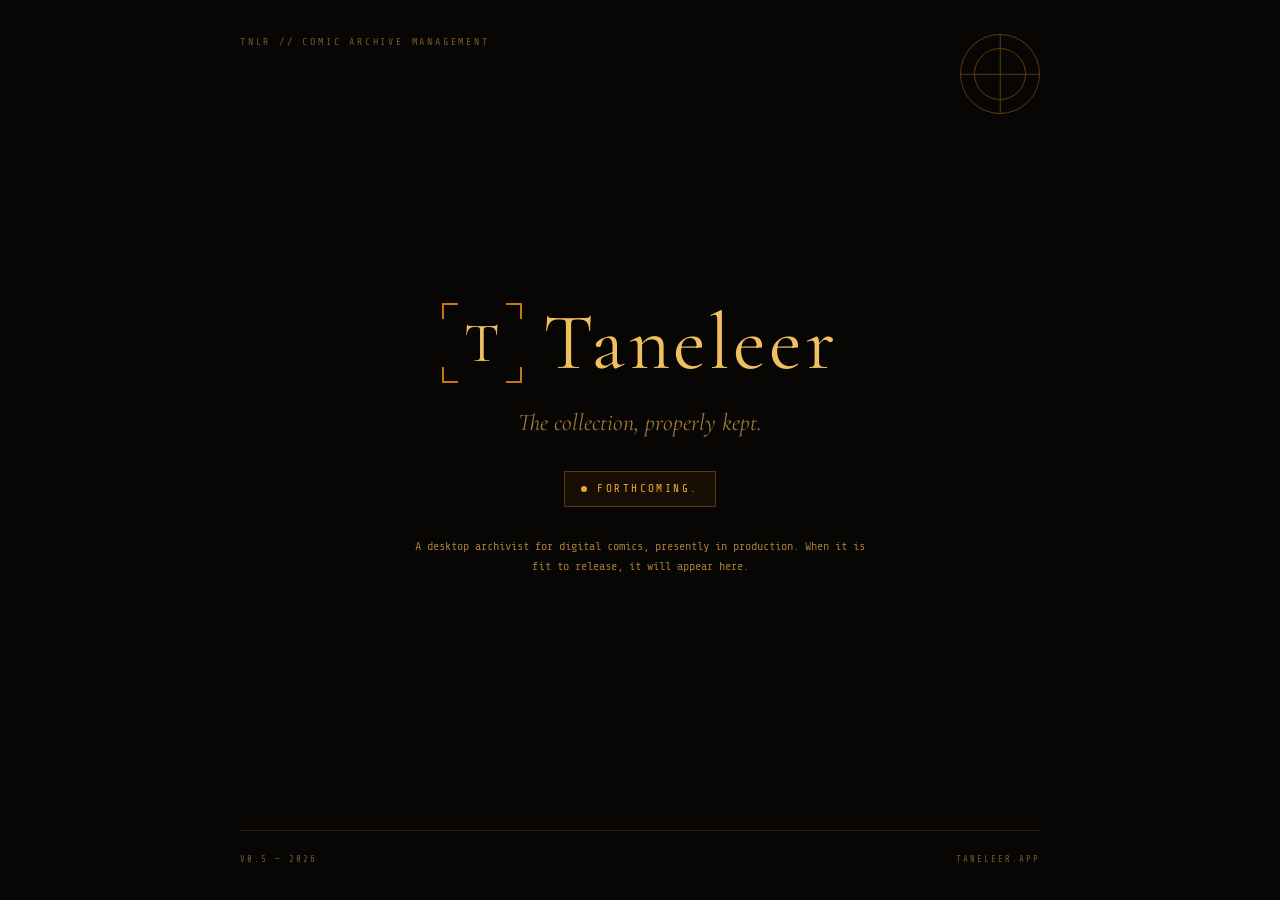
==== index.html @ 52fe50b4 "Initial holding page Single-screen "Forthcoming." page for taneleer.app. Brand-consistent with the d" ====
<!DOCTYPE html>
<html lang="en">
<head>
  <meta charset="UTF-8">
  <meta name="viewport" content="width=device-width, initial-scale=1.0">
  <title>Taneleer — Forthcoming</title>
  <meta name="description" content="The collection, properly kept. A desktop archivist for digital comics, presently in production.">
  <meta name="theme-color" content="#070604">
  <meta name="robots" content="noindex,nofollow">

  <link rel="preconnect" href="https://fonts.googleapis.com">
  <link rel="preconnect" href="https://fonts.gstatic.com" crossorigin>
  <link href="https://fonts.googleapis.com/css2?family=Cormorant+Garamond:ital,wght@0,400;1,400&family=Share+Tech+Mono&display=swap" rel="stylesheet">

  <link rel="stylesheet" href="styles.css">
</head>
<body>

  <div class="holding">

    <div class="reticle" aria-hidden="true">
      <div class="reticle-ring outer"></div>
      <div class="reticle-ring inner"></div>
      <div class="reticle-cross h"></div>
      <div class="reticle-cross v"></div>
    </div>

    <header class="sys">TNLR // Comic Archive Management</header>

    <main class="centre">
      <div class="mark-row">
        <div class="mark" aria-hidden="true">
          <span class="mark-corner tl"></span>
          <span class="mark-corner tr"></span>
          <span class="mark-corner bl"></span>
          <span class="mark-corner br"></span>
          <span class="mark-letter">T</span>
        </div>
        <h1 class="wordmark">Taneleer</h1>
      </div>

      <p class="byline">The collection, properly kept.</p>

      <div class="status">
        <span class="status-dot" aria-hidden="true"></span>
        <span class="status-label">Forthcoming.</span>
      </div>

      <p class="ledger">A desktop archivist for digital comics, presently in production. When it is fit to release, it will appear here.</p>
    </main>

    <footer class="ledger-foot">
      <span>v0.5 — 2026</span>
      <span>taneleer.app</span>
    </footer>

  </div>

</body>
</html>
---- styles.css ----
/* ──────────────────────────────────────────────────────────
   Taneleer — Holding page
   Single screen. Brand-consistent. No JS.
   ────────────────────────────────────────────────────────── */

:root {
  --bg0: #070604;
  --bg1: #0c0a06;
  --rule: #2e2410;

  --amber-hi:    #f0a830;
  --amber:       #c07818;
  --amber-mid:   #9a6820;
  --amber-dim:   #5a3c10;
  --amber-ghost: #180e04;

  --tx0: #f0c060;
  --tx1: #d0a050;
  --tx2: #a07838;
  --tx3: #785828;
}

*, *::before, *::after { box-sizing: border-box; margin: 0; padding: 0; }

html, body { height: 100%; }

html {
  background: var(--bg0);
  color: var(--tx1);
  font-family: 'Share Tech Mono', monospace;
  font-size: 13px;
  line-height: 1.6;
  -webkit-font-smoothing: antialiased;
  -moz-osx-font-smoothing: grayscale;
  text-rendering: optimizeLegibility;
}

body { min-height: 100vh; overflow-x: hidden; }

.holding {
  min-height: 100vh;
  display: grid;
  grid-template-rows: auto 1fr auto;
  padding: 34px 40px;
  gap: 21px;
  position: relative;
  max-width: 880px;
  margin: 0 auto;
}

/* ── System label, top-left ──────────────────────────────── */

.sys {
  font-family: 'Share Tech Mono', monospace;
  font-size: 10px;
  letter-spacing: 0.28em;
  text-transform: uppercase;
  color: var(--tx3);
  opacity: 0;
  animation: fade 600ms 100ms forwards ease-out;
}

/* ── Centred content ─────────────────────────────────────── */

.centre {
  align-self: center;
  display: flex;
  flex-direction: column;
  align-items: center;
  text-align: center;
  gap: 21px;
  padding: 21px 0;
}

.mark-row {
  display: flex;
  align-items: center;
  gap: 21px;
  opacity: 0;
  animation: fade 800ms 200ms forwards ease-out;
}

.mark {
  position: relative;
  width: 80px;
  height: 80px;
  display: flex;
  align-items: center;
  justify-content: center;
  flex-shrink: 0;
}
.mark-corner {
  position: absolute;
  width: 16px;
  height: 16px;
  border-color: var(--amber);
  border-style: solid;
  border-width: 0;
}
.mark-corner.tl { top: 0; left: 0;  border-top-width: 2px; border-left-width:  2px; }
.mark-corner.tr { top: 0; right: 0; border-top-width: 2px; border-right-width: 2px; }
.mark-corner.bl { bottom: 0; left: 0;  border-bottom-width: 2px; border-left-width:  2px; }
.mark-corner.br { bottom: 0; right: 0; border-bottom-width: 2px; border-right-width: 2px; }
.mark-letter {
  font-family: 'Cormorant Garamond', serif;
  font-weight: 400;
  font-size: 56px;
  color: var(--tx0);
  line-height: 1;
}

.wordmark {
  font-family: 'Cormorant Garamond', serif;
  font-weight: 400;
  font-size: 80px;
  color: var(--tx0);
  letter-spacing: 0.04em;
  line-height: 1;
}

.byline {
  font-family: 'Cormorant Garamond', serif;
  font-size: 24px;
  font-style: italic;
  color: var(--tx2);
  opacity: 0;
  animation: fade 800ms 400ms forwards ease-out;
}

.status {
  display: inline-flex;
  align-items: center;
  gap: 10px;
  padding: 8px 16px;
  background: var(--amber-ghost);
  border: 1px solid var(--amber-dim);
  font-family: 'Share Tech Mono', monospace;
  font-size: 11px;
  letter-spacing: 0.22em;
  text-transform: uppercase;
  color: var(--amber-hi);
  margin-top: 8px;
  opacity: 0;
  animation: fade 800ms 600ms forwards ease-out;
}

.status-dot {
  width: 6px;
  height: 6px;
  border-radius: 50%;
  background: var(--amber-hi);
  animation: dot-blink 3s steps(2) infinite;
}

.ledger {
  max-width: 460px;
  font-family: 'Share Tech Mono', monospace;
  font-size: 12px;
  color: var(--tx2);
  line-height: 1.7;
  margin-top: 8px;
  opacity: 0;
  animation: fade 800ms 800ms forwards ease-out;
}

/* ── Footer ──────────────────────────────────────────────── */

.ledger-foot {
  display: flex;
  justify-content: space-between;
  font-family: 'Share Tech Mono', monospace;
  font-size: 9px;
  letter-spacing: 0.22em;
  text-transform: uppercase;
  color: var(--tx3);
  padding-top: 21px;
  border-top: 0.5px solid var(--rule);
  opacity: 0;
  animation: fade 600ms 1000ms forwards ease-out;
}

/* ── Reticle, top-right corner ───────────────────────────── */

.reticle {
  position: absolute;
  top: 34px;
  right: 40px;
  width: 80px;
  height: 80px;
  pointer-events: none;
}
.reticle-ring {
  position: absolute;
  border-radius: 50%;
  border: 0.5px solid var(--amber-dim);
  top: 50%; left: 50%;
  transform: translate(-50%, -50%);
}
.reticle-ring.outer { width: 80px; height: 80px; animation: rotate 30s linear infinite; }
.reticle-ring.inner { width: 52px; height: 52px; animation: rotate 45s linear infinite reverse; }
.reticle-cross {
  position: absolute;
  background: var(--amber-dim);
  top: 50%; left: 50%;
  transform: translate(-50%, -50%);
}
.reticle-cross.h { width: 80px; height: 0.5px; }
.reticle-cross.v { width: 0.5px; height: 80px; }

/* ── Animations ──────────────────────────────────────────── */

@keyframes rotate {
  from { transform: translate(-50%, -50%) rotate(0deg); }
  to   { transform: translate(-50%, -50%) rotate(360deg); }
}

@keyframes dot-blink {
  0%, 70% { opacity: 1; }
  71%, 100% { opacity: 0.25; }
}

@keyframes fade {
  from { opacity: 0; transform: translateY(8px); }
  to   { opacity: 1; transform: translateY(0); }
}

/* ── Responsive ──────────────────────────────────────────── */

@media (max-width: 640px) {
  .holding { padding: 21px; }
  .mark-row { gap: 13px; }
  .mark { width: 56px; height: 56px; }
  .mark-corner { width: 12px; height: 12px; }
  .mark-letter { font-size: 40px; }
  .wordmark { font-size: 52px; }
  .byline { font-size: 20px; }
  .ledger-foot { flex-direction: column; gap: 4px; align-items: flex-start; }
  .reticle { top: 21px; right: 21px; width: 56px; height: 56px; }
  .reticle-ring.outer { width: 56px; height: 56px; }
  .reticle-ring.inner { width: 36px; height: 36px; }
  .reticle-cross.h { width: 56px; }
  .reticle-cross.v { height: 56px; }
}

/* ── Reduced motion ──────────────────────────────────────── */

@media (prefers-reduced-motion: reduce) {
  *, *::before, *::after {
    animation-duration: 0.01ms !important;
    animation-iteration-count: 1 !important;
  }
  .reticle-ring { animation: none; }
  .status-dot { animation: none; }
}
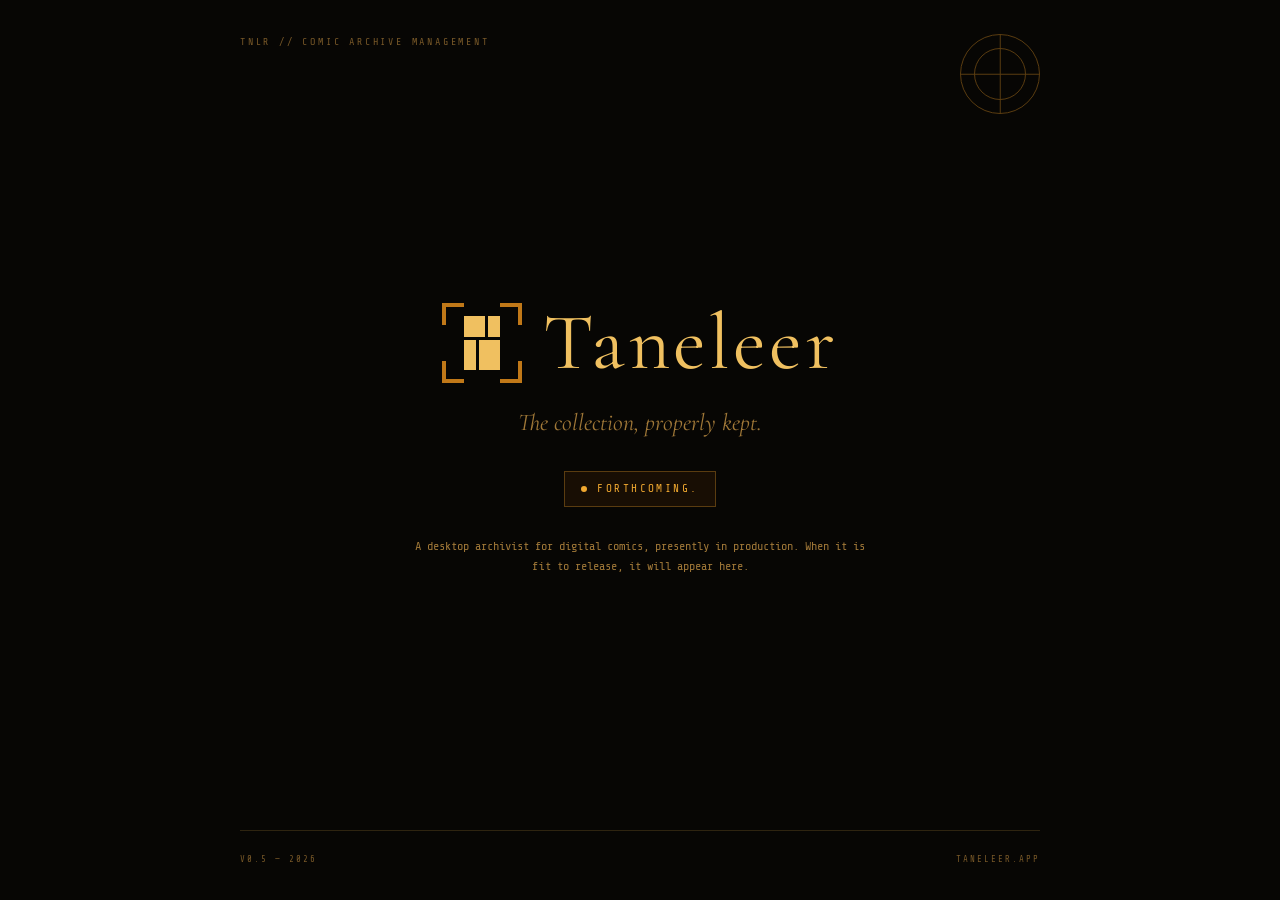
==== commit f2c336e9: "Replace brand mark — comic-page panels in bracket frame The mark is no longer a Cormorant T inside c" ====
--- a/index.html
+++ b/index.html
@@ -7,6 +7,8 @@
   <meta name="description" content="The collection, properly kept. A desktop archivist for digital comics, presently in production.">
   <meta name="theme-color" content="#070604">
   <meta name="robots" content="noindex,nofollow">
+
+  <link rel="icon" type="image/svg+xml" href="favicon.svg">
 
   <link rel="preconnect" href="https://fonts.googleapis.com">
   <link rel="preconnect" href="https://fonts.gstatic.com" crossorigin>
@@ -29,13 +31,20 @@
 
     <main class="centre">
       <div class="mark-row">
-        <div class="mark" aria-hidden="true">
-          <span class="mark-corner tl"></span>
-          <span class="mark-corner tr"></span>
-          <span class="mark-corner bl"></span>
-          <span class="mark-corner br"></span>
-          <span class="mark-letter">T</span>
-        </div>
+        <svg class="mark" viewBox="0 0 40 40" width="80" height="80" aria-hidden="true">
+          <g fill="none" stroke="#c07818" stroke-width="2">
+            <path d="M 1 11 L 1 1 L 11 1"/>
+            <path d="M 29 1 L 39 1 L 39 11"/>
+            <path d="M 39 29 L 39 39 L 29 39"/>
+            <path d="M 11 39 L 1 39 L 1 29"/>
+          </g>
+          <g fill="#f0c060">
+            <rect x="11" y="6.5" width="10.5" height="10.5"/>
+            <rect x="23" y="6.5" width="6" height="10.5"/>
+            <rect x="11" y="18.5" width="6" height="15"/>
+            <rect x="18.5" y="18.5" width="10.5" height="15"/>
+          </g>
+        </svg>
         <h1 class="wordmark">Taneleer</h1>
       </div>
 
--- a/styles.css
+++ b/styles.css
@@ -81,32 +81,10 @@
 }
 
 .mark {
-  position: relative;
+  display: block;
   width: 80px;
   height: 80px;
-  display: flex;
-  align-items: center;
-  justify-content: center;
   flex-shrink: 0;
-}
-.mark-corner {
-  position: absolute;
-  width: 16px;
-  height: 16px;
-  border-color: var(--amber);
-  border-style: solid;
-  border-width: 0;
-}
-.mark-corner.tl { top: 0; left: 0;  border-top-width: 2px; border-left-width:  2px; }
-.mark-corner.tr { top: 0; right: 0; border-top-width: 2px; border-right-width: 2px; }
-.mark-corner.bl { bottom: 0; left: 0;  border-bottom-width: 2px; border-left-width:  2px; }
-.mark-corner.br { bottom: 0; right: 0; border-bottom-width: 2px; border-right-width: 2px; }
-.mark-letter {
-  font-family: 'Cormorant Garamond', serif;
-  font-weight: 400;
-  font-size: 56px;
-  color: var(--tx0);
-  line-height: 1;
 }
 
 .wordmark {
@@ -230,8 +208,6 @@
   .holding { padding: 21px; }
   .mark-row { gap: 13px; }
   .mark { width: 56px; height: 56px; }
-  .mark-corner { width: 12px; height: 12px; }
-  .mark-letter { font-size: 40px; }
   .wordmark { font-size: 52px; }
   .byline { font-size: 20px; }
   .ledger-foot { flex-direction: column; gap: 4px; align-items: flex-start; }
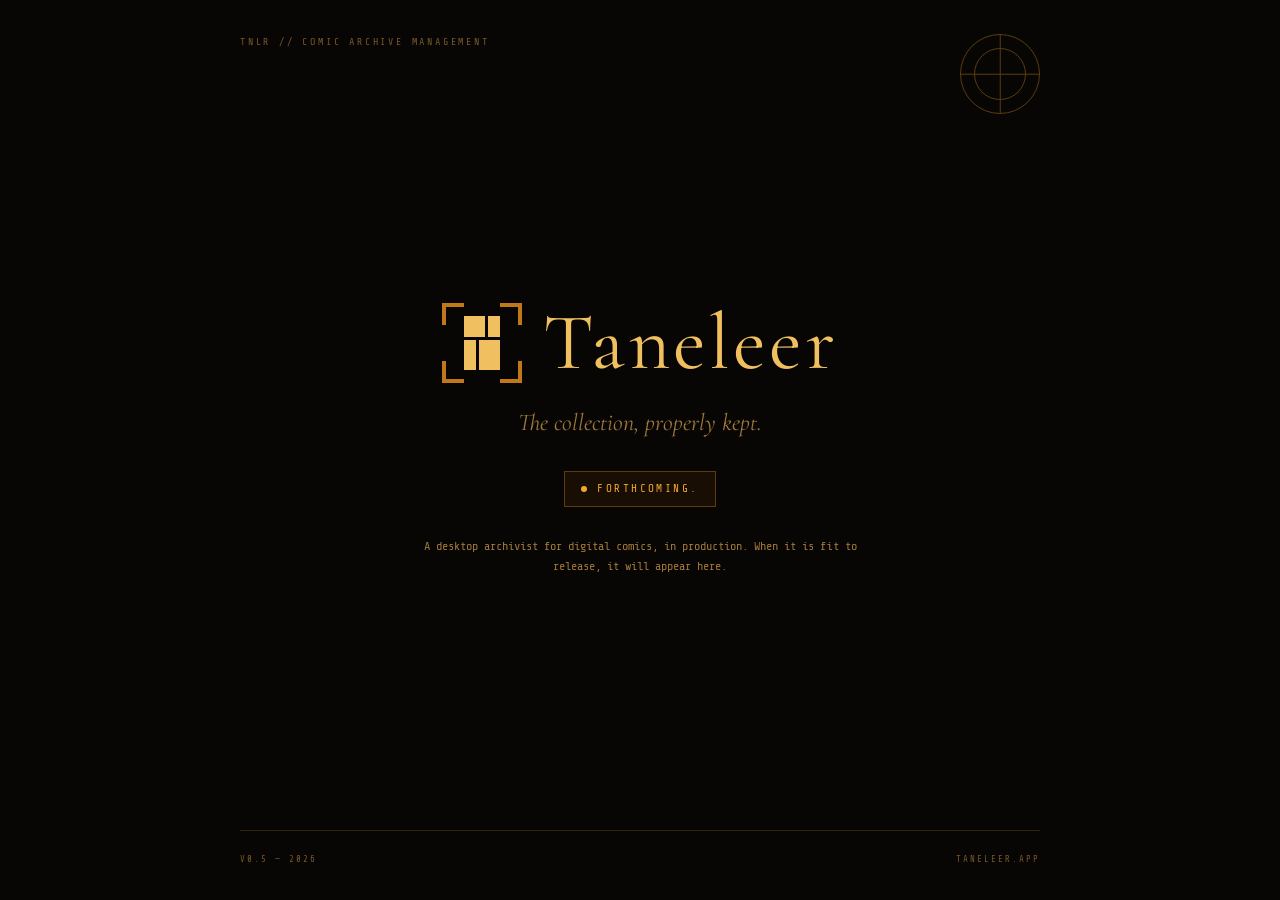
==== commit d5134ad4: "Trim "presently" from ledger Drop the filler word per the new style guide §07 — the registrar voice " ====
--- a/index.html
+++ b/index.html
@@ -55,7 +55,7 @@
         <span class="status-label">Forthcoming.</span>
       </div>
 
-      <p class="ledger">A desktop archivist for digital comics, presently in production. When it is fit to release, it will appear here.</p>
+      <p class="ledger">A desktop archivist for digital comics, in production. When it is fit to release, it will appear here.</p>
     </main>
 
     <footer class="ledger-foot">
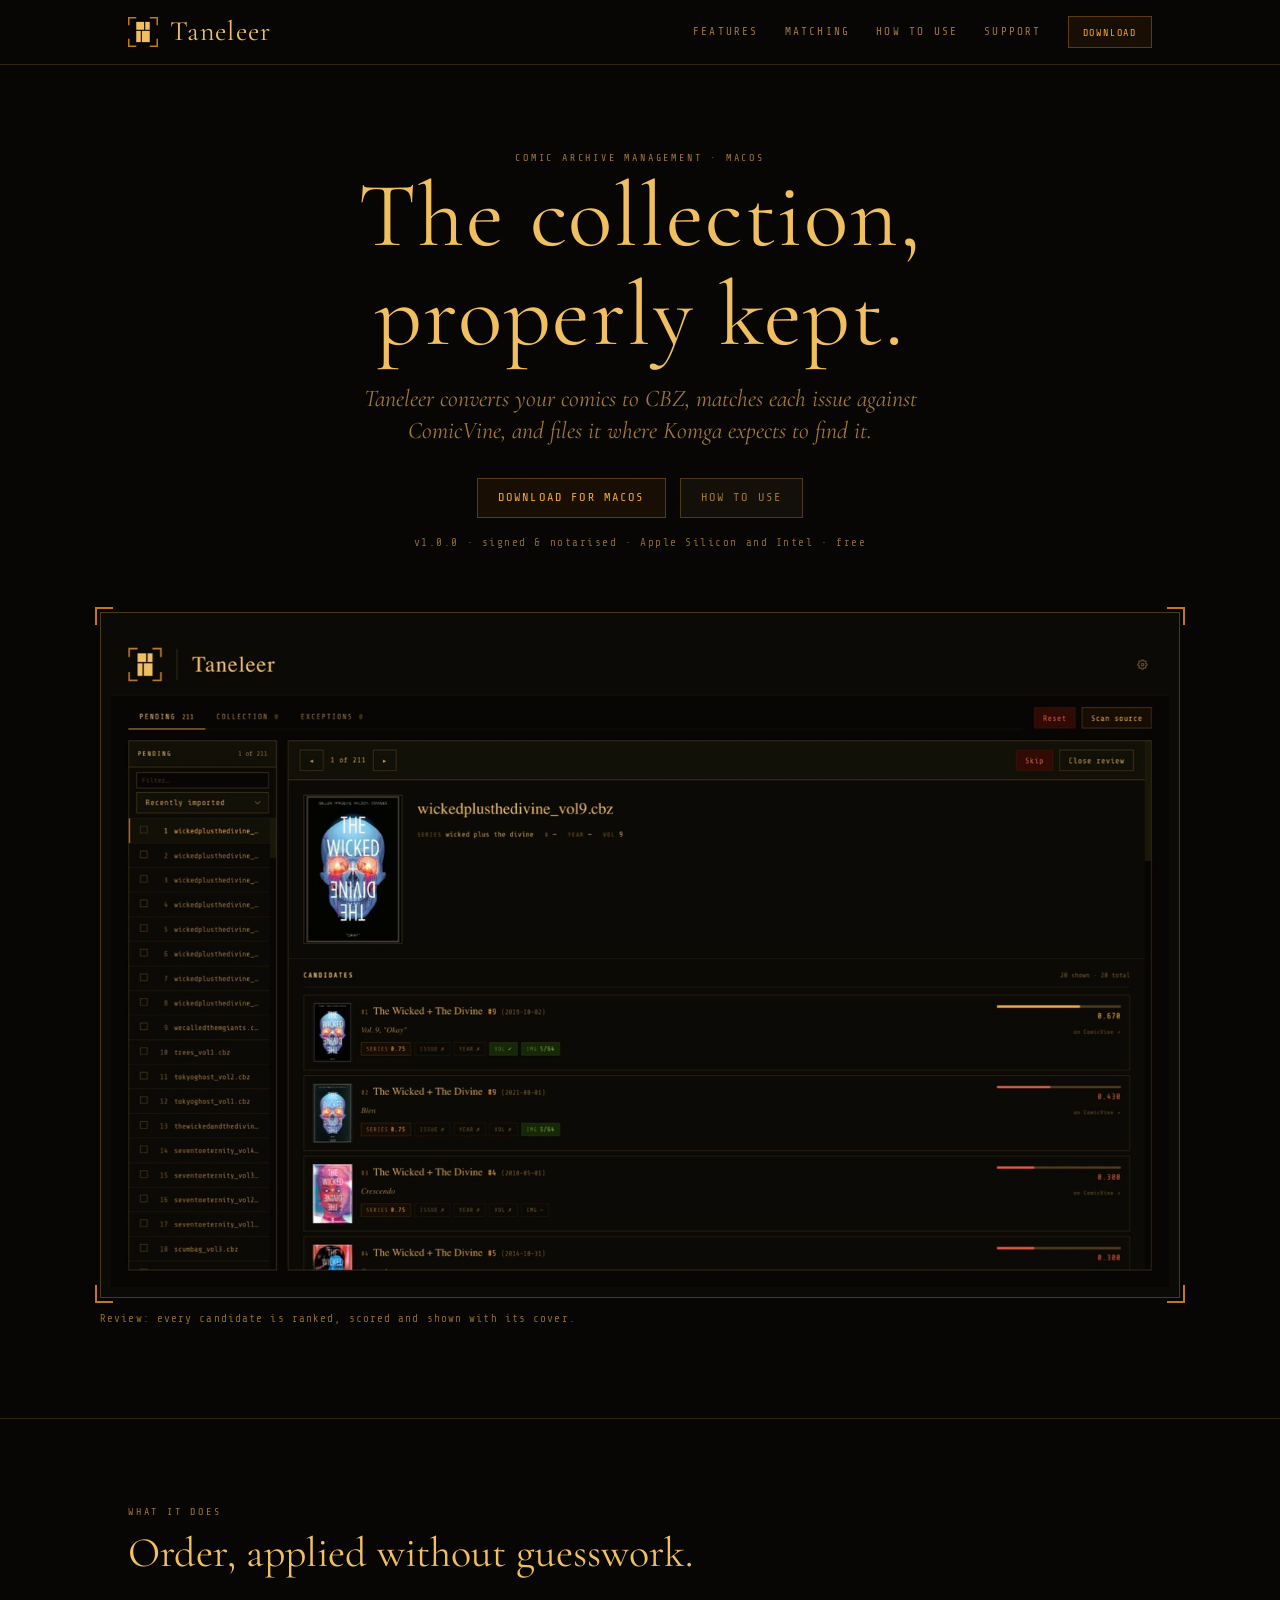
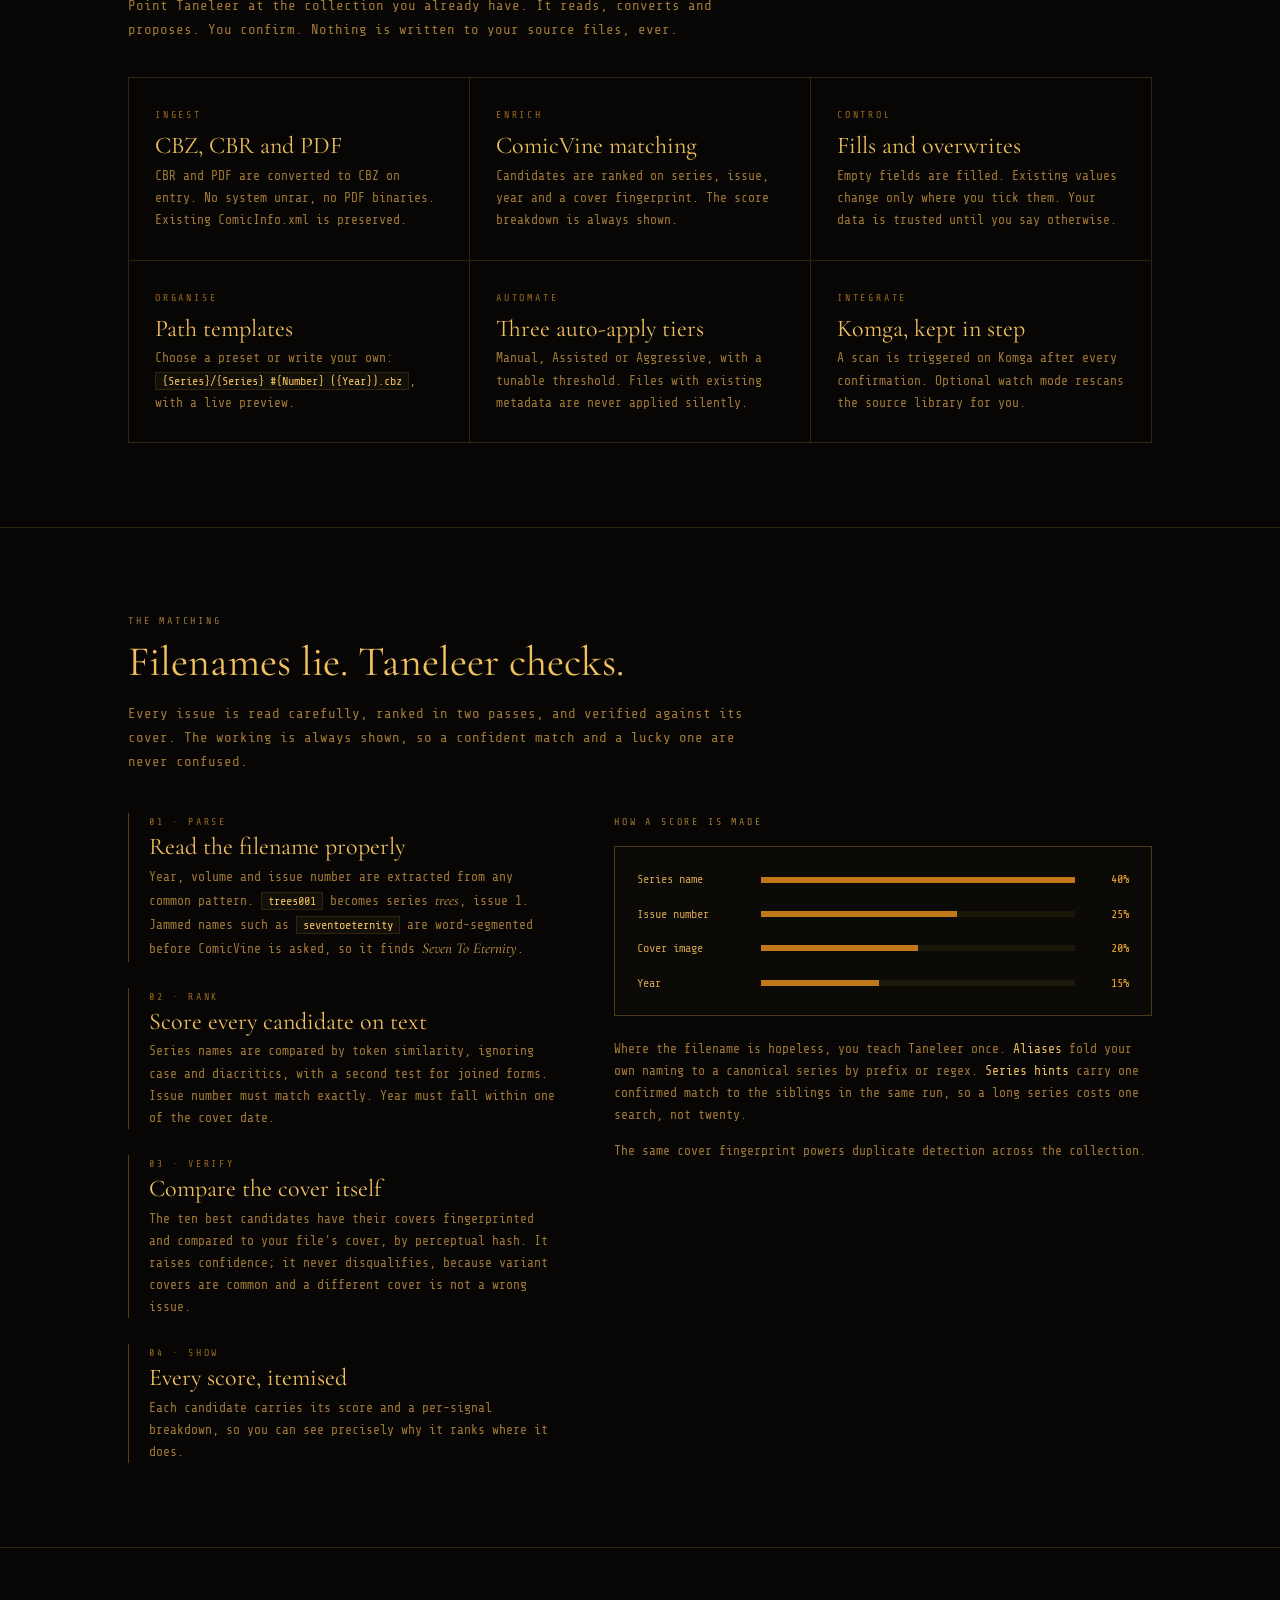
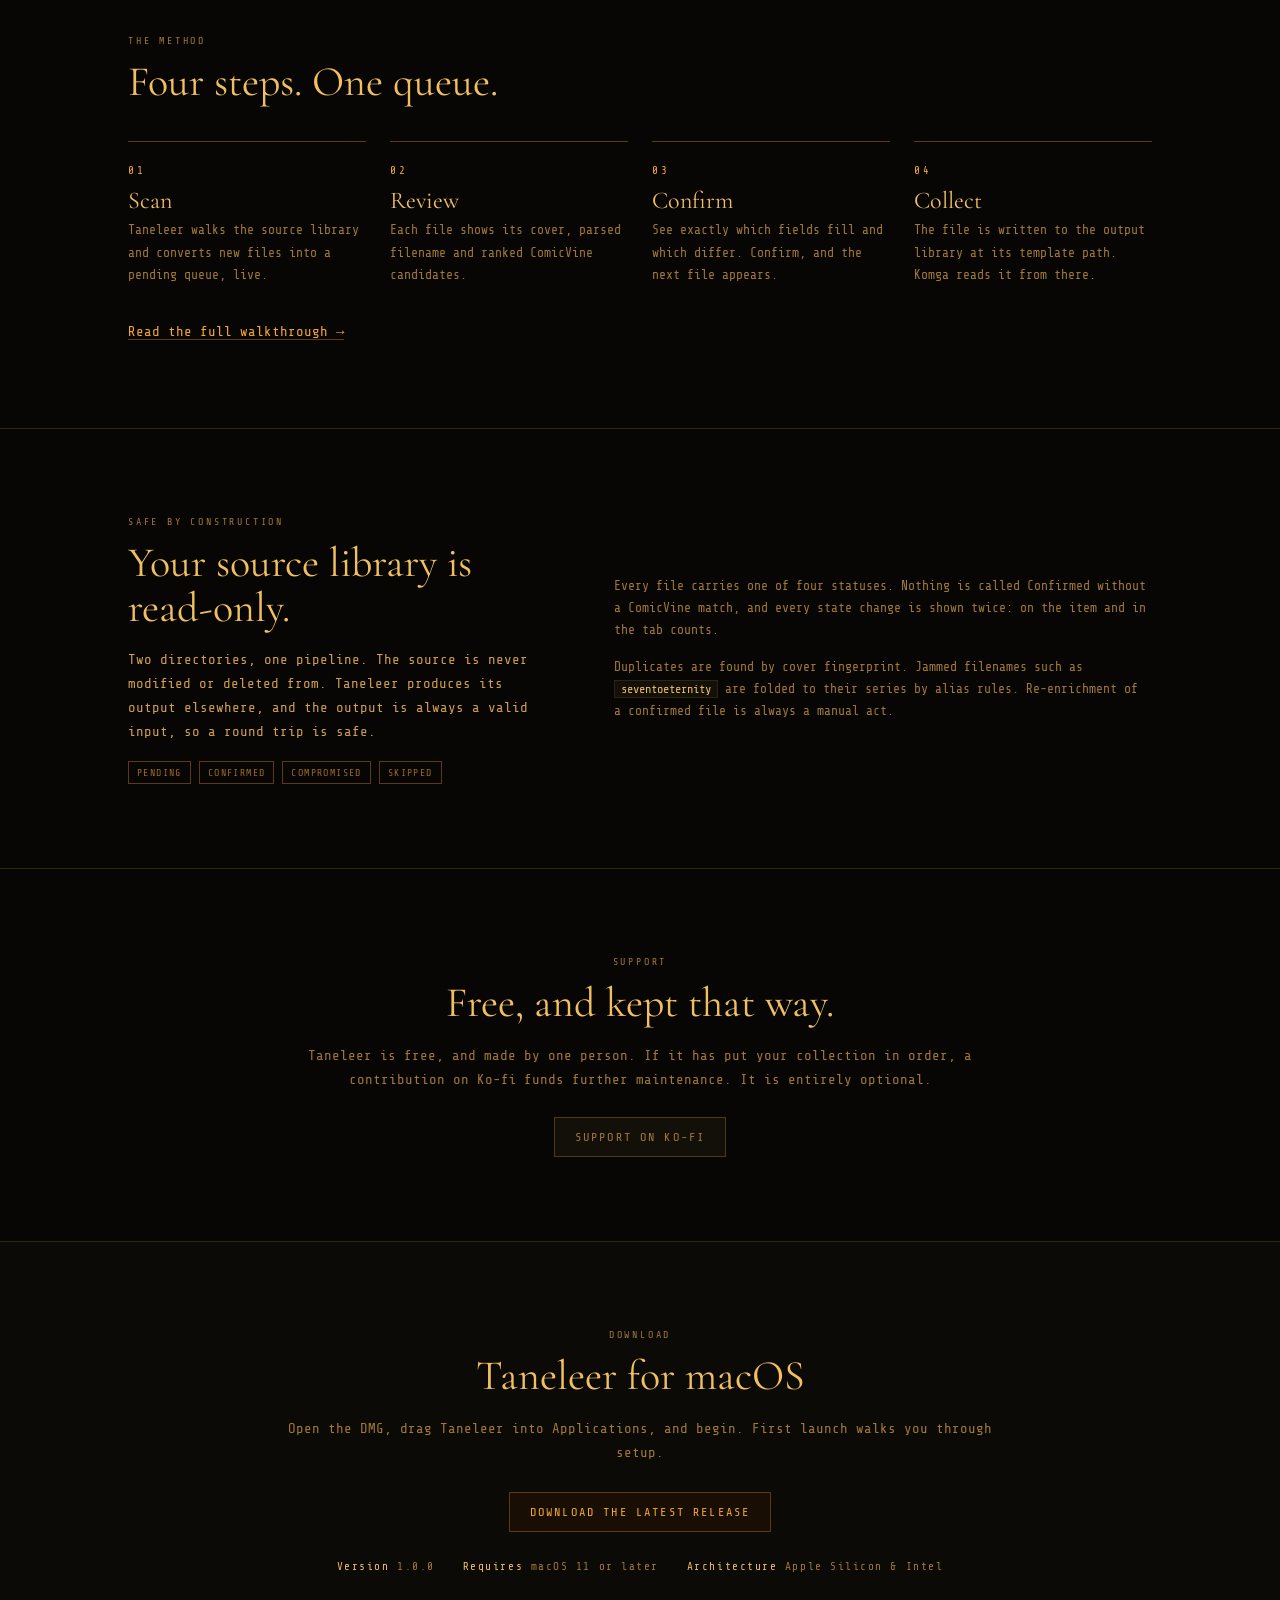
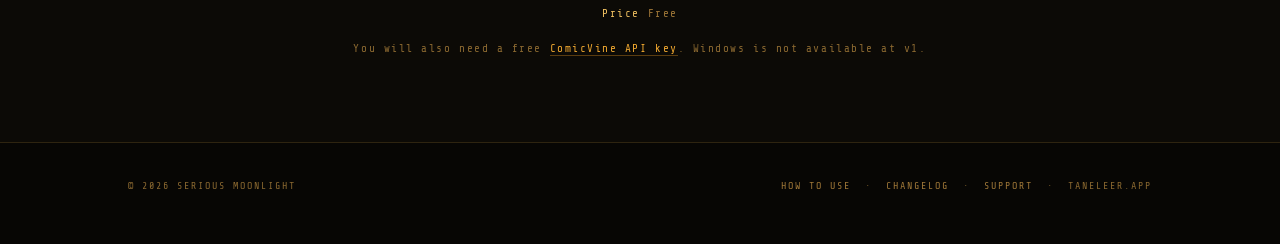
==== commit 9f246590: "Full website: landing, how-to guide, matching, downloads, Ko-fi Co-Authored-By: Claude Sonnet 5.5 <n" ====
--- a/index.html
+++ b/index.html
@@ -1,69 +1,132 @@
 <!DOCTYPE html>
 <html lang="en">
 <head>
-  <meta charset="UTF-8">
-  <meta name="viewport" content="width=device-width, initial-scale=1.0">
-  <title>Taneleer — Forthcoming</title>
-  <meta name="description" content="The collection, properly kept. A desktop archivist for digital comics, presently in production.">
-  <meta name="theme-color" content="#070604">
-  <meta name="robots" content="noindex,nofollow">
-
-  <link rel="icon" type="image/svg+xml" href="favicon.svg">
-
-  <link rel="preconnect" href="https://fonts.googleapis.com">
-  <link rel="preconnect" href="https://fonts.gstatic.com" crossorigin>
-  <link href="https://fonts.googleapis.com/css2?family=Cormorant+Garamond:ital,wght@0,400;1,400&family=Share+Tech+Mono&display=swap" rel="stylesheet">
-
-  <link rel="stylesheet" href="styles.css">
+<meta charset="UTF-8">
+<meta name="viewport" content="width=device-width, initial-scale=1.0">
+<title>Taneleer — The collection, properly kept.</title>
+<meta name="description" content="A macOS archivist for digital comics. Normalises CBZ, CBR and PDF to CBZ and enriches ComicInfo.xml from ComicVine, ready for Komga.">
+<meta name="theme-color" content="#070604">
+<link rel="icon" type="image/svg+xml" href="favicon.svg">
+<meta property="og:title" content="Taneleer — The collection, properly kept.">
+<meta property="og:description" content="A macOS archivist for digital comics. Normalises CBZ, CBR and PDF to CBZ and enriches ComicInfo.xml from ComicVine, ready for Komga.">
+<meta property="og:image" content="https://taneleer.app/assets/shot-review.jpg">
+<link rel="preconnect" href="https://fonts.googleapis.com">
+<link rel="preconnect" href="https://fonts.gstatic.com" crossorigin>
+<link href="https://fonts.googleapis.com/css2?family=Cormorant+Garamond:ital,wght@0,400;1,400&family=Share+Tech+Mono&display=swap" rel="stylesheet">
+<link rel="stylesheet" href="styles.css?v=6">
 </head>
 <body>
+<header class="top"><div class="wrap">
+  <a class="brand" href="index.html" aria-label="Taneleer home">
+    <svg viewBox="0 0 40 40" aria-hidden="true"><g fill="none" stroke="#c07818" stroke-width="2"><path d="M1 11V1h10M29 1h10v10M39 29v10H29M11 39H1V29"/></g><g fill="#f0c060"><rect x="11" y="6.5" width="10.5" height="10.5"/><rect x="23" y="6.5" width="6" height="10.5"/><rect x="11" y="18.5" width="6" height="15"/><rect x="18.5" y="18.5" width="10.5" height="15"/></g></svg>
+    Taneleer</a>
+  <nav aria-label="Primary">
+    <a href="index.html#features" class="hide-s">Features</a>
+    <a href="index.html#matching" class="hide-s">Matching</a>
+    <a href="how-to.html" class="hide-xs" >How to use</a>
+    <a href="https://ko-fi.com/seriousmoonlight">Support</a>
+    <a class="btn primary" href="index.html#download">Download</a>
+  </nav>
+</div></header>
 
-  <div class="holding">
+<main>
+<div class="wrap hero">
+  <p class="label">Comic archive management &middot; macOS</p>
+  <h1>The collection,<br>properly kept.</h1>
+  <p class="lede">Taneleer converts your comics to CBZ, matches each issue against ComicVine, and files it where Komga expects to find it.</p>
+  <div class="cta">
+    <a class="btn primary" href="https://github.com/puckrin/taneleer-releases/releases/latest">Download for macOS</a>
+    <a class="btn" href="how-to.html">How to use</a>
+  </div>
+  <p class="fine">v1.0.0 &middot; signed &amp; notarised &middot; Apple Silicon and Intel &middot; free</p>
+</div>
 
-    <div class="reticle" aria-hidden="true">
-      <div class="reticle-ring outer"></div>
-      <div class="reticle-ring inner"></div>
-      <div class="reticle-cross h"></div>
-      <div class="reticle-cross v"></div>
+<div class="wrap stage">
+  <figure><div class="shot"><img src="assets/shot-review.jpg" alt="The Taneleer review panel: a CBZ file with its cover, parsed filename, and ranked ComicVine candidates with score breakdowns" width="1384" height="868" loading="lazy"><i></i></div><figcaption>Review: every candidate is ranked, scored and shown with its cover.</figcaption></figure>
+</div>
+
+<section id="features"><div class="wrap">
+  <p class="label">What it does</p>
+  <h2>Order, applied without guesswork.</h2>
+  <p class="dim" style="max-width:620px">Point Taneleer at the collection you already have. It reads, converts and proposes. You confirm. Nothing is written to your source files, ever.</p>
+  <div class="grid">
+    <div class="cell"><span class="label">Ingest</span><h3>CBZ, CBR and PDF</h3><p>CBR and PDF are converted to CBZ on entry. No system unrar, no PDF binaries. Existing ComicInfo.xml is preserved.</p></div>
+    <div class="cell"><span class="label">Enrich</span><h3>ComicVine matching</h3><p>Candidates are ranked on series, issue, year and a cover fingerprint. The score breakdown is always shown.</p></div>
+    <div class="cell"><span class="label">Control</span><h3>Fills and overwrites</h3><p>Empty fields are filled. Existing values change only where you tick them. Your data is trusted until you say otherwise.</p></div>
+    <div class="cell"><span class="label">Organise</span><h3>Path templates</h3><p>Choose a preset or write your own: <code>{Series}/{Series} #{Number} ({Year}).cbz</code>, with a live preview.</p></div>
+    <div class="cell"><span class="label">Automate</span><h3>Three auto-apply tiers</h3><p>Manual, Assisted or Aggressive, with a tunable threshold. Files with existing metadata are never applied silently.</p></div>
+    <div class="cell"><span class="label">Integrate</span><h3>Komga, kept in step</h3><p>A scan is triggered on Komga after every confirmation. Optional watch mode rescans the source library for you.</p></div>
+  </div>
+</div></section>
+
+<section id="matching"><div class="wrap">
+  <p class="label">The matching</p>
+  <h2>Filenames lie. Taneleer checks.</h2>
+  <p class="dim" style="max-width:640px">Every issue is read carefully, ranked in two passes, and verified against its cover. The working is always shown, so a confident match and a lucky one are never confused.</p>
+  <div class="split" style="margin-top:40px;align-items:start">
+    <ol class="mlist">
+      <li><span class="label">01 &middot; Parse</span><h3>Read the filename properly</h3><p>Year, volume and issue number are extracted from any common pattern. <code>trees001</code> becomes series <em>trees</em>, issue 1. Jammed names such as <code>seventoeternity</code> are word-segmented before ComicVine is asked, so it finds <em>Seven To Eternity</em>.</p></li>
+      <li><span class="label">02 &middot; Rank</span><h3>Score every candidate on text</h3><p>Series names are compared by token similarity, ignoring case and diacritics, with a second test for joined forms. Issue number must match exactly. Year must fall within one of the cover date.</p></li>
+      <li><span class="label">03 &middot; Verify</span><h3>Compare the cover itself</h3><p>The ten best candidates have their covers fingerprinted and compared to your file&rsquo;s cover, by perceptual hash. It raises confidence; it never disqualifies, because variant covers are common and a different cover is not a wrong issue.</p></li>
+      <li><span class="label">04 &middot; Show</span><h3>Every score, itemised</h3><p>Each candidate carries its score and a per-signal breakdown, so you can see precisely why it ranks where it does.</p></li>
+    </ol>
+    <div>
+      <p class="label">How a score is made</p>
+      <div class="signals" role="img" aria-label="Score weights: series name 40 percent, issue number 25 percent, cover image 20 percent, year 15 percent">
+        <div><span>Series name</span><b style="--w:40%"></b><em>40%</em></div>
+        <div><span>Issue number</span><b style="--w:25%"></b><em>25%</em></div>
+        <div><span>Cover image</span><b style="--w:20%"></b><em>20%</em></div>
+        <div><span>Year</span><b style="--w:15%"></b><em>15%</em></div>
+      </div>
+      <p class="dim" style="font-size:13px;margin-top:22px">Where the filename is hopeless, you teach Taneleer once. <b style="color:var(--tx0);font-weight:400">Aliases</b> fold your own naming to a canonical series by prefix or regex. <b style="color:var(--tx0);font-weight:400">Series hints</b> carry one confirmed match to the siblings in the same run, so a long series costs one search, not twenty.</p>
+      <p class="dim" style="font-size:13px;margin-top:14px">The same cover fingerprint powers duplicate detection across the collection.</p>
     </div>
+  </div>
+</div></section>
 
-    <header class="sys">TNLR // Comic Archive Management</header>
+<section><div class="wrap">
+  <p class="label">The method</p>
+  <h2>Four steps. One queue.</h2>
+  <ol class="steps">
+    <li><h3>Scan</h3><p>Taneleer walks the source library and converts new files into a pending queue, live.</p></li>
+    <li><h3>Review</h3><p>Each file shows its cover, parsed filename and ranked ComicVine candidates.</p></li>
+    <li><h3>Confirm</h3><p>See exactly which fields fill and which differ. Confirm, and the next file appears.</p></li>
+    <li><h3>Collect</h3><p>The file is written to the output library at its template path. Komga reads it from there.</p></li>
+  </ol>
+  <p style="margin-top:34px"><a href="how-to.html">Read the full walkthrough &rarr;</a></p>
+</div></section>
 
-    <main class="centre">
-      <div class="mark-row">
-        <svg class="mark" viewBox="0 0 40 40" width="80" height="80" aria-hidden="true">
-          <g fill="none" stroke="#c07818" stroke-width="2">
-            <path d="M 1 11 L 1 1 L 11 1"/>
-            <path d="M 29 1 L 39 1 L 39 11"/>
-            <path d="M 39 29 L 39 39 L 29 39"/>
-            <path d="M 11 39 L 1 39 L 1 29"/>
-          </g>
-          <g fill="#f0c060">
-            <rect x="11" y="6.5" width="10.5" height="10.5"/>
-            <rect x="23" y="6.5" width="6" height="10.5"/>
-            <rect x="11" y="18.5" width="6" height="15"/>
-            <rect x="18.5" y="18.5" width="10.5" height="15"/>
-          </g>
-        </svg>
-        <h1 class="wordmark">Taneleer</h1>
-      </div>
+<section><div class="wrap split">
+  <div>
+    <p class="label">Safe by construction</p>
+    <h2>Your source library is read-only.</h2>
+    <p>Two directories, one pipeline. The source is never modified or deleted from. Taneleer produces its output elsewhere, and the output is always a valid input, so a round trip is safe.</p>
+    <div class="tags"><span class="tag">Pending</span><span class="tag">Confirmed</span><span class="tag">Compromised</span><span class="tag">Skipped</span></div>
+  </div>
+  <div>
+    <p class="dim" style="font-size:13px">Every file carries one of four statuses. Nothing is called Confirmed without a ComicVine match, and every state change is shown twice: on the item and in the tab counts.</p>
+    <p class="dim" style="font-size:13px;margin-top:14px">Duplicates are found by cover fingerprint. Jammed filenames such as <code>seventoeternity</code> are folded to their series by alias rules. Re-enrichment of a confirmed file is always a manual act.</p>
+  </div>
+</div></section>
 
-      <p class="byline">The collection, properly kept.</p>
+<section id="support"><div class="wrap narrow" style="text-align:center">
+  <p class="label">Support</p>
+  <h2>Free, and kept that way.</h2>
+  <p class="dim">Taneleer is free, and made by one person. If it has put your collection in order, a contribution on Ko-fi funds further maintenance. It is entirely optional.</p>
+  <p style="margin-top:26px"><a class="btn" href="https://ko-fi.com/seriousmoonlight">Support on Ko-fi</a></p>
+</div></section>
 
-      <div class="status">
-        <span class="status-dot" aria-hidden="true"></span>
-        <span class="status-label">Forthcoming.</span>
-      </div>
-
-      <p class="ledger">A desktop archivist for digital comics, in production. When it is fit to release, it will appear here.</p>
-    </main>
-
-    <footer class="ledger-foot">
-      <span>v0.5 — 2026</span>
-      <span>taneleer.app</span>
-    </footer>
-
-  </div>
-
-</body>
-</html>
+<section id="download" class="download"><div class="wrap narrow">
+  <p class="label">Download</p>
+  <h2>Taneleer for macOS</h2>
+  <p class="dim">Open the DMG, drag Taneleer into Applications, and begin. First launch walks you through setup.</p>
+  <p style="margin-top:28px"><a class="btn primary" href="https://github.com/puckrin/taneleer-releases/releases/latest">Download the latest release</a></p>
+  <div class="meta"><span><b>Version</b> 1.0.0</span><span><b>Requires</b> macOS 11 or later</span><span><b>Architecture</b> Apple Silicon &amp; Intel</span><span><b>Price</b> Free</span></div>
+  <p class="fine">You will also need a free <a href="https://comicvine.gamespot.com/api/">ComicVine API key</a>. Windows is not available at v1.</p>
+</div></section>
+</main>
+<footer><div class="wrap">
+  <span>&copy; 2026 Serious Moonlight</span>
+  <span><a href="how-to.html">How to use</a> &nbsp;&middot;&nbsp; <a href="https://github.com/puckrin/taneleer-releases/releases">Changelog</a> &nbsp;&middot;&nbsp; <a href="https://ko-fi.com/seriousmoonlight">Support</a> &nbsp;&middot;&nbsp; taneleer.app</span>
+</div></footer>
+</body></html>
--- a/styles.css
+++ b/styles.css
@@ -1,230 +1,143 @@
-/* ──────────────────────────────────────────────────────────
-   Taneleer — Holding page
-   Single screen. Brand-consistent. No JS.
-   ────────────────────────────────────────────────────────── */
+/* Taneleer — website. Static, no JS. Tokens mirror the app's. */
+:root{
+  --bg0:#070604;--bg1:#0c0a06;--bg2:#121008;--bg3:#1a1808;--rule:#2e2410;--rule-strong:#4a3a18;
+  --tx0:#f0c060;--tx1:#d0a050;--tx2:#a07838;--tx3:#8a6830;
+  --amber-hi:#f0a830;--amber:#c07818;--amber-mid:#9a6820;--amber-dim:#5a3c10;--amber-ghost:#180e04;
+  --cold-hi:#90b8d0;--green-hi:#88b840;--red-hi:#d85838;
+  --serif:'Cormorant Garamond',Georgia,serif;--mono:'Share Tech Mono',ui-monospace,Menlo,monospace;
+}
+*,*::before,*::after{box-sizing:border-box;margin:0;padding:0}
+html{background:var(--bg0);color:var(--tx1);font-family:var(--mono);font-size:14px;line-height:1.7;-webkit-font-smoothing:antialiased;scroll-behavior:smooth}
+body{min-height:100vh;background:var(--bg0)}
+a{color:var(--amber-hi);text-decoration:none;border-bottom:1px solid var(--amber-dim)}
+a:hover{border-bottom-color:var(--amber-hi)}
+a:focus-visible,.btn:focus-visible{outline:1.5px solid var(--cold-hi);outline-offset:3px}
+img{max-width:100%;display:block}
+.wrap{max-width:1080px;margin:0 auto;padding:0 28px}
+.narrow{max-width:760px}
 
-:root {
-  --bg0: #070604;
-  --bg1: #0c0a06;
-  --rule: #2e2410;
+/* header */
+.top{border-bottom:.5px solid var(--rule);background:var(--bg0);position:sticky;top:0;z-index:10}
+.top .wrap{display:flex;align-items:center;justify-content:space-between;height:64px;gap:16px}
+.brand{display:flex;align-items:center;gap:12px;border:0;color:var(--tx0);font-family:var(--serif);font-size:28px;letter-spacing:.04em}
+.brand svg{width:30px;height:30px}
+nav{display:flex;align-items:center;gap:26px;font-size:11px;letter-spacing:.2em;text-transform:uppercase}
+nav a{border:0;color:var(--tx2)}
+nav a:hover,nav a[aria-current]{color:var(--tx0)}
 
-  --amber-hi:    #f0a830;
-  --amber:       #c07818;
-  --amber-mid:   #9a6820;
-  --amber-dim:   #5a3c10;
-  --amber-ghost: #180e04;
+/* buttons */
+.btn{display:inline-flex;align-items:center;gap:10px;height:40px;padding:0 20px;font:inherit;font-size:12px;letter-spacing:.18em;text-transform:uppercase;background:var(--bg2);color:var(--tx2);border:1px solid var(--rule-strong)}
+.btn:hover{border-color:var(--amber-mid);color:var(--tx0)}
+.btn.primary{background:var(--amber-ghost);color:var(--amber-hi);border-color:var(--amber-dim)}
+.btn.primary:hover{border-color:var(--amber-hi)}
+.top .btn{height:32px;padding:0 14px;font-size:10px}
 
-  --tx0: #f0c060;
-  --tx1: #d0a050;
-  --tx2: #a07838;
-  --tx3: #785828;
+/* type */
+.label{font-size:10px;letter-spacing:.28em;text-transform:uppercase;color:var(--tx2)}
+h1,h2,h3{font-family:var(--serif);font-weight:400;color:var(--tx0);line-height:1.08}
+h2{font-size:42px;margin:10px 0 18px}
+h3{font-size:24px;margin-bottom:6px}
+p{color:var(--tx1)}
+.lede{font-family:var(--serif);font-style:italic;font-size:24px;color:var(--tx2);line-height:1.35}
+.dim{color:var(--tx2)}
+code,kbd{font-family:var(--mono);font-size:12px;background:var(--bg2);border:1px solid var(--rule);padding:1px 6px;color:var(--tx0)}
+
+/* hero */
+.hero{padding:84px 0 40px;text-align:center;position:relative}
+.hero h1{font-size:clamp(46px,8vw,92px);letter-spacing:.02em}
+.hero .lede{margin:18px auto 30px;max-width:620px}
+.cta{display:flex;gap:14px;justify-content:center;flex-wrap:wrap}
+.fine{margin-top:16px;font-size:11px;letter-spacing:.14em;color:var(--tx3)}
+.stage{padding:20px 0 90px}
+
+/* framed screenshot with bracket corners */
+.shot{position:relative;border:1px solid var(--rule-strong);background:var(--bg1);padding:10px}
+.shot::before,.shot::after,.shot i::before,.shot i::after{content:"";position:absolute;width:18px;height:18px;border:2px solid var(--amber)}
+.shot::before{top:-6px;left:-6px;border-right:0;border-bottom:0}
+.shot::after{top:-6px;right:-6px;border-left:0;border-bottom:0}
+.shot i::before{bottom:-6px;left:-6px;border-right:0;border-top:0}
+.shot i::after{bottom:-6px;right:-6px;border-left:0;border-top:0}
+.shot img{width:100%;height:auto}
+figcaption{margin-top:12px;font-size:11px;letter-spacing:.1em;color:var(--tx3)}
+.hero .shot{box-shadow:0 30px 90px rgba(192,120,24,.12)}
+
+/* sections */
+section{padding:84px 0;border-top:.5px solid var(--rule)}
+.grid{display:grid;grid-template-columns:repeat(3,1fr);gap:1px;background:var(--rule);border:1px solid var(--rule);margin-top:36px}
+.cell{background:var(--bg0);padding:28px 26px}
+.cell p{font-size:13px;color:var(--tx2)}
+.cell .label{color:var(--amber-mid);display:block;margin-bottom:10px}
+.split{display:grid;grid-template-columns:1fr 1.25fr;gap:56px;align-items:center}
+.split.flip{grid-template-columns:1.25fr 1fr}
+.steps{counter-reset:s;list-style:none;display:grid;grid-template-columns:repeat(4,1fr);gap:24px;margin-top:36px}
+.steps li{counter-increment:s;border-top:1px solid var(--amber-dim);padding-top:16px}
+.steps li::before{content:"0" counter(s);font-size:11px;letter-spacing:.24em;color:var(--amber-hi)}
+.steps h3{margin-top:6px}
+.steps p{font-size:13px;color:var(--tx2)}
+.tags{display:flex;flex-wrap:wrap;gap:8px;margin-top:18px}
+.tag{font-size:10px;letter-spacing:.14em;text-transform:uppercase;padding:2px 8px;border:1px solid var(--amber-dim);color:var(--amber-mid)}
+.download{text-align:center;background:var(--bg1)}
+.download .meta{display:flex;gap:28px;justify-content:center;flex-wrap:wrap;margin-top:26px;font-size:11px;letter-spacing:.14em;color:var(--tx2)}
+.download .meta b{color:var(--tx0);font-weight:400}
+
+/* how-to */
+.pagehead{padding:72px 0 28px}
+.pagehead h1{font-size:clamp(40px,6vw,68px);margin:10px 0 14px}
+.toc{display:flex;flex-wrap:wrap;gap:8px 22px;margin-top:26px;font-size:11px;letter-spacing:.16em;text-transform:uppercase}
+.toc a{border:0;color:var(--tx2)}.toc a:hover{color:var(--tx0)}
+.step{padding:56px 0;border-top:.5px solid var(--rule);display:grid;grid-template-columns:70px 1fr;gap:0 24px}
+.step .n{font-family:var(--serif);font-size:54px;color:var(--amber-mid);line-height:1}
+.step h2{font-size:34px;margin:0 0 12px}
+.step p+p,.step p+ul,.step ul+p,.step p+figure,.step ul+figure{margin-top:14px}
+.step ul{padding-left:20px;color:var(--tx1)}
+.step li{margin:4px 0}
+.step li::marker{color:var(--amber-mid)}
+.step figure{margin-top:26px}
+.note{border-left:2px solid var(--amber-mid);background:var(--amber-ghost);padding:12px 16px;margin-top:18px;font-size:13px;color:var(--tx1)}
+dl{margin-top:16px;display:grid;grid-template-columns:max-content 1fr;gap:8px 22px;font-size:13px}
+dt{color:var(--tx0)}dd{color:var(--tx2)}
+details{border-top:.5px solid var(--rule);padding:16px 0}
+details:last-of-type{border-bottom:.5px solid var(--rule)}
+summary{cursor:pointer;color:var(--tx0);font-family:var(--serif);font-size:22px;list-style:none}
+summary::before{content:"+ ";color:var(--amber-mid);font-family:var(--mono);font-size:14px}
+details[open] summary::before{content:"– "}
+details p{margin-top:10px;color:var(--tx2);font-size:13px}
+
+footer{border-top:.5px solid var(--rule);padding:34px 0 50px;font-size:10px;letter-spacing:.2em;text-transform:uppercase;color:var(--tx3)}
+footer .wrap{display:flex;justify-content:space-between;gap:12px 28px;flex-wrap:wrap}
+footer a{color:var(--tx2);border:0}footer a:hover{color:var(--tx0)}
+
+@media(max-width:860px){
+  .grid{grid-template-columns:1fr}.split,.split.flip{grid-template-columns:1fr;gap:30px}
+  .steps{grid-template-columns:1fr 1fr}h2{font-size:34px}
+  .step{grid-template-columns:1fr}.step .n{font-size:40px;margin-bottom:6px}
+  nav{gap:16px}.hide-s{display:none}
+}
+@media(max-width:520px){.steps{grid-template-columns:1fr}.wrap{padding:0 18px}.hero{padding-top:56px}}
+@media(prefers-reduced-motion:reduce){html{scroll-behavior:auto}}
+
+/* small-screen header */
+nav a{white-space:nowrap}
+@media(max-width:520px){
+  .brand{font-size:23px;gap:8px}.brand svg{width:24px;height:24px}
+  nav{gap:12px;letter-spacing:.1em}.top .btn{padding:0 10px;letter-spacing:.1em}
+  .top .wrap{height:56px}
 }
 
-*, *::before, *::after { box-sizing: border-box; margin: 0; padding: 0; }
+/* how-to: wide figures, readable text measure */
+.how{max-width:1010px}
+.how .step>div>p,.how .step>div>ul,.how .step>div>dl,.how .step>div>.note,.how .step>div>h2{max-width:700px}
+.how #faq{max-width:760px}
 
-html, body { height: 100%; }
-
-html {
-  background: var(--bg0);
-  color: var(--tx1);
-  font-family: 'Share Tech Mono', monospace;
-  font-size: 13px;
-  line-height: 1.6;
-  -webkit-font-smoothing: antialiased;
-  -moz-osx-font-smoothing: grayscale;
-  text-rendering: optimizeLegibility;
-}
-
-body { min-height: 100vh; overflow-x: hidden; }
-
-.holding {
-  min-height: 100vh;
-  display: grid;
-  grid-template-rows: auto 1fr auto;
-  padding: 34px 40px;
-  gap: 21px;
-  position: relative;
-  max-width: 880px;
-  margin: 0 auto;
-}
-
-/* ── System label, top-left ──────────────────────────────── */
-
-.sys {
-  font-family: 'Share Tech Mono', monospace;
-  font-size: 10px;
-  letter-spacing: 0.28em;
-  text-transform: uppercase;
-  color: var(--tx3);
-  opacity: 0;
-  animation: fade 600ms 100ms forwards ease-out;
-}
-
-/* ── Centred content ─────────────────────────────────────── */
-
-.centre {
-  align-self: center;
-  display: flex;
-  flex-direction: column;
-  align-items: center;
-  text-align: center;
-  gap: 21px;
-  padding: 21px 0;
-}
-
-.mark-row {
-  display: flex;
-  align-items: center;
-  gap: 21px;
-  opacity: 0;
-  animation: fade 800ms 200ms forwards ease-out;
-}
-
-.mark {
-  display: block;
-  width: 80px;
-  height: 80px;
-  flex-shrink: 0;
-}
-
-.wordmark {
-  font-family: 'Cormorant Garamond', serif;
-  font-weight: 400;
-  font-size: 80px;
-  color: var(--tx0);
-  letter-spacing: 0.04em;
-  line-height: 1;
-}
-
-.byline {
-  font-family: 'Cormorant Garamond', serif;
-  font-size: 24px;
-  font-style: italic;
-  color: var(--tx2);
-  opacity: 0;
-  animation: fade 800ms 400ms forwards ease-out;
-}
-
-.status {
-  display: inline-flex;
-  align-items: center;
-  gap: 10px;
-  padding: 8px 16px;
-  background: var(--amber-ghost);
-  border: 1px solid var(--amber-dim);
-  font-family: 'Share Tech Mono', monospace;
-  font-size: 11px;
-  letter-spacing: 0.22em;
-  text-transform: uppercase;
-  color: var(--amber-hi);
-  margin-top: 8px;
-  opacity: 0;
-  animation: fade 800ms 600ms forwards ease-out;
-}
-
-.status-dot {
-  width: 6px;
-  height: 6px;
-  border-radius: 50%;
-  background: var(--amber-hi);
-  animation: dot-blink 3s steps(2) infinite;
-}
-
-.ledger {
-  max-width: 460px;
-  font-family: 'Share Tech Mono', monospace;
-  font-size: 12px;
-  color: var(--tx2);
-  line-height: 1.7;
-  margin-top: 8px;
-  opacity: 0;
-  animation: fade 800ms 800ms forwards ease-out;
-}
-
-/* ── Footer ──────────────────────────────────────────────── */
-
-.ledger-foot {
-  display: flex;
-  justify-content: space-between;
-  font-family: 'Share Tech Mono', monospace;
-  font-size: 9px;
-  letter-spacing: 0.22em;
-  text-transform: uppercase;
-  color: var(--tx3);
-  padding-top: 21px;
-  border-top: 0.5px solid var(--rule);
-  opacity: 0;
-  animation: fade 600ms 1000ms forwards ease-out;
-}
-
-/* ── Reticle, top-right corner ───────────────────────────── */
-
-.reticle {
-  position: absolute;
-  top: 34px;
-  right: 40px;
-  width: 80px;
-  height: 80px;
-  pointer-events: none;
-}
-.reticle-ring {
-  position: absolute;
-  border-radius: 50%;
-  border: 0.5px solid var(--amber-dim);
-  top: 50%; left: 50%;
-  transform: translate(-50%, -50%);
-}
-.reticle-ring.outer { width: 80px; height: 80px; animation: rotate 30s linear infinite; }
-.reticle-ring.inner { width: 52px; height: 52px; animation: rotate 45s linear infinite reverse; }
-.reticle-cross {
-  position: absolute;
-  background: var(--amber-dim);
-  top: 50%; left: 50%;
-  transform: translate(-50%, -50%);
-}
-.reticle-cross.h { width: 80px; height: 0.5px; }
-.reticle-cross.v { width: 0.5px; height: 80px; }
-
-/* ── Animations ──────────────────────────────────────────── */
-
-@keyframes rotate {
-  from { transform: translate(-50%, -50%) rotate(0deg); }
-  to   { transform: translate(-50%, -50%) rotate(360deg); }
-}
-
-@keyframes dot-blink {
-  0%, 70% { opacity: 1; }
-  71%, 100% { opacity: 0.25; }
-}
-
-@keyframes fade {
-  from { opacity: 0; transform: translateY(8px); }
-  to   { opacity: 1; transform: translateY(0); }
-}
-
-/* ── Responsive ──────────────────────────────────────────── */
-
-@media (max-width: 640px) {
-  .holding { padding: 21px; }
-  .mark-row { gap: 13px; }
-  .mark { width: 56px; height: 56px; }
-  .wordmark { font-size: 52px; }
-  .byline { font-size: 20px; }
-  .ledger-foot { flex-direction: column; gap: 4px; align-items: flex-start; }
-  .reticle { top: 21px; right: 21px; width: 56px; height: 56px; }
-  .reticle-ring.outer { width: 56px; height: 56px; }
-  .reticle-ring.inner { width: 36px; height: 36px; }
-  .reticle-cross.h { width: 56px; }
-  .reticle-cross.v { height: 56px; }
-}
-
-/* ── Reduced motion ──────────────────────────────────────── */
-
-@media (prefers-reduced-motion: reduce) {
-  *, *::before, *::after {
-    animation-duration: 0.01ms !important;
-    animation-iteration-count: 1 !important;
-  }
-  .reticle-ring { animation: none; }
-  .status-dot { animation: none; }
-}
+/* matching */
+.mlist{list-style:none;display:grid;gap:26px}
+.mlist li{border-left:1px solid var(--amber-dim);padding-left:20px}
+.mlist .label{color:var(--amber-mid);display:block;margin-bottom:4px}
+.mlist p{font-size:13px;color:var(--tx2)}
+.mlist em{font-family:var(--serif);font-size:15px;color:var(--tx1)}
+.signals{display:grid;gap:14px;margin-top:16px;padding:22px;border:1px solid var(--rule-strong);background:var(--bg1)}
+.signals div{display:grid;grid-template-columns:110px 1fr 40px;align-items:center;gap:14px;font-size:12px}
+.signals span{color:var(--tx1)}.signals em{font-style:normal;color:var(--amber-hi);text-align:right}
+.signals b{display:block;height:6px;background:var(--bg3);position:relative}
+.signals b::after{content:"";position:absolute;inset:0 auto 0 0;width:calc(var(--w)*2.5);background:var(--amber)}
+@media(max-width:520px){.hide-xs{display:none}.signals div{grid-template-columns:86px 1fr 36px;gap:10px}}
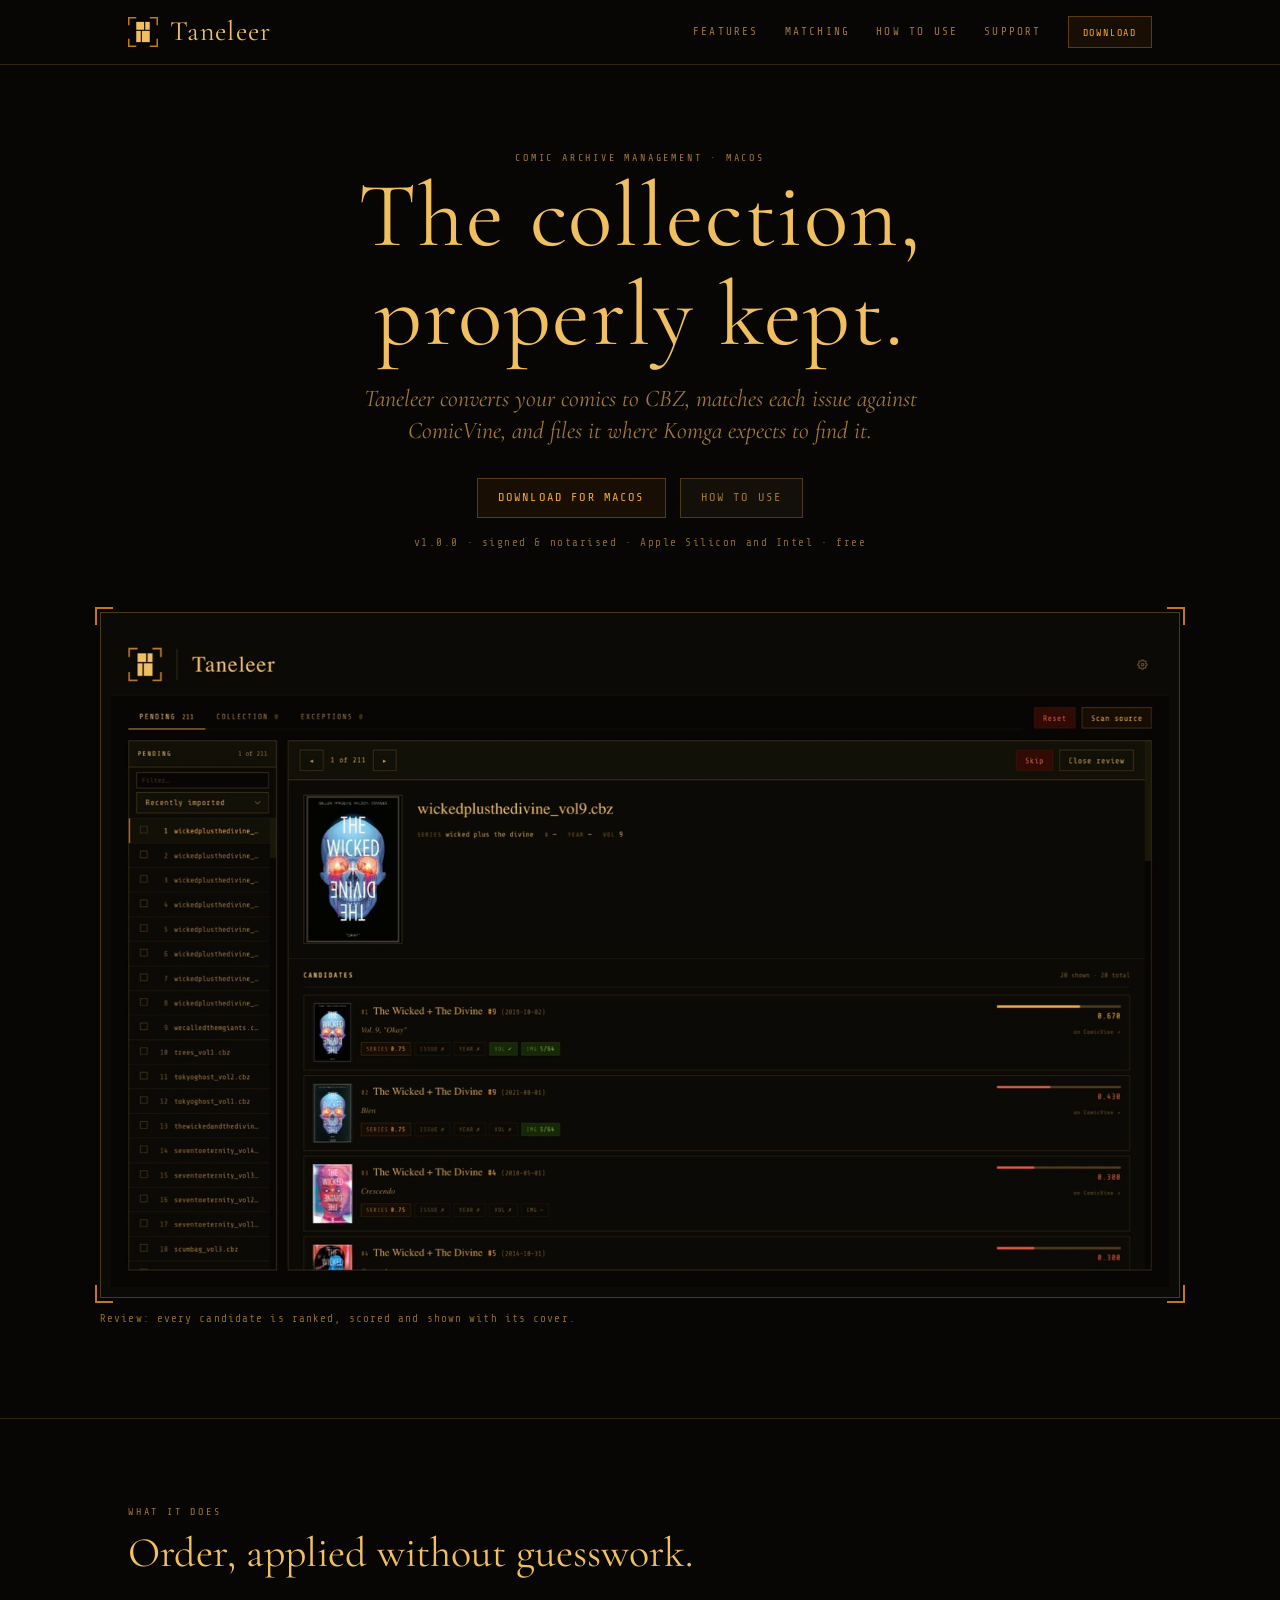
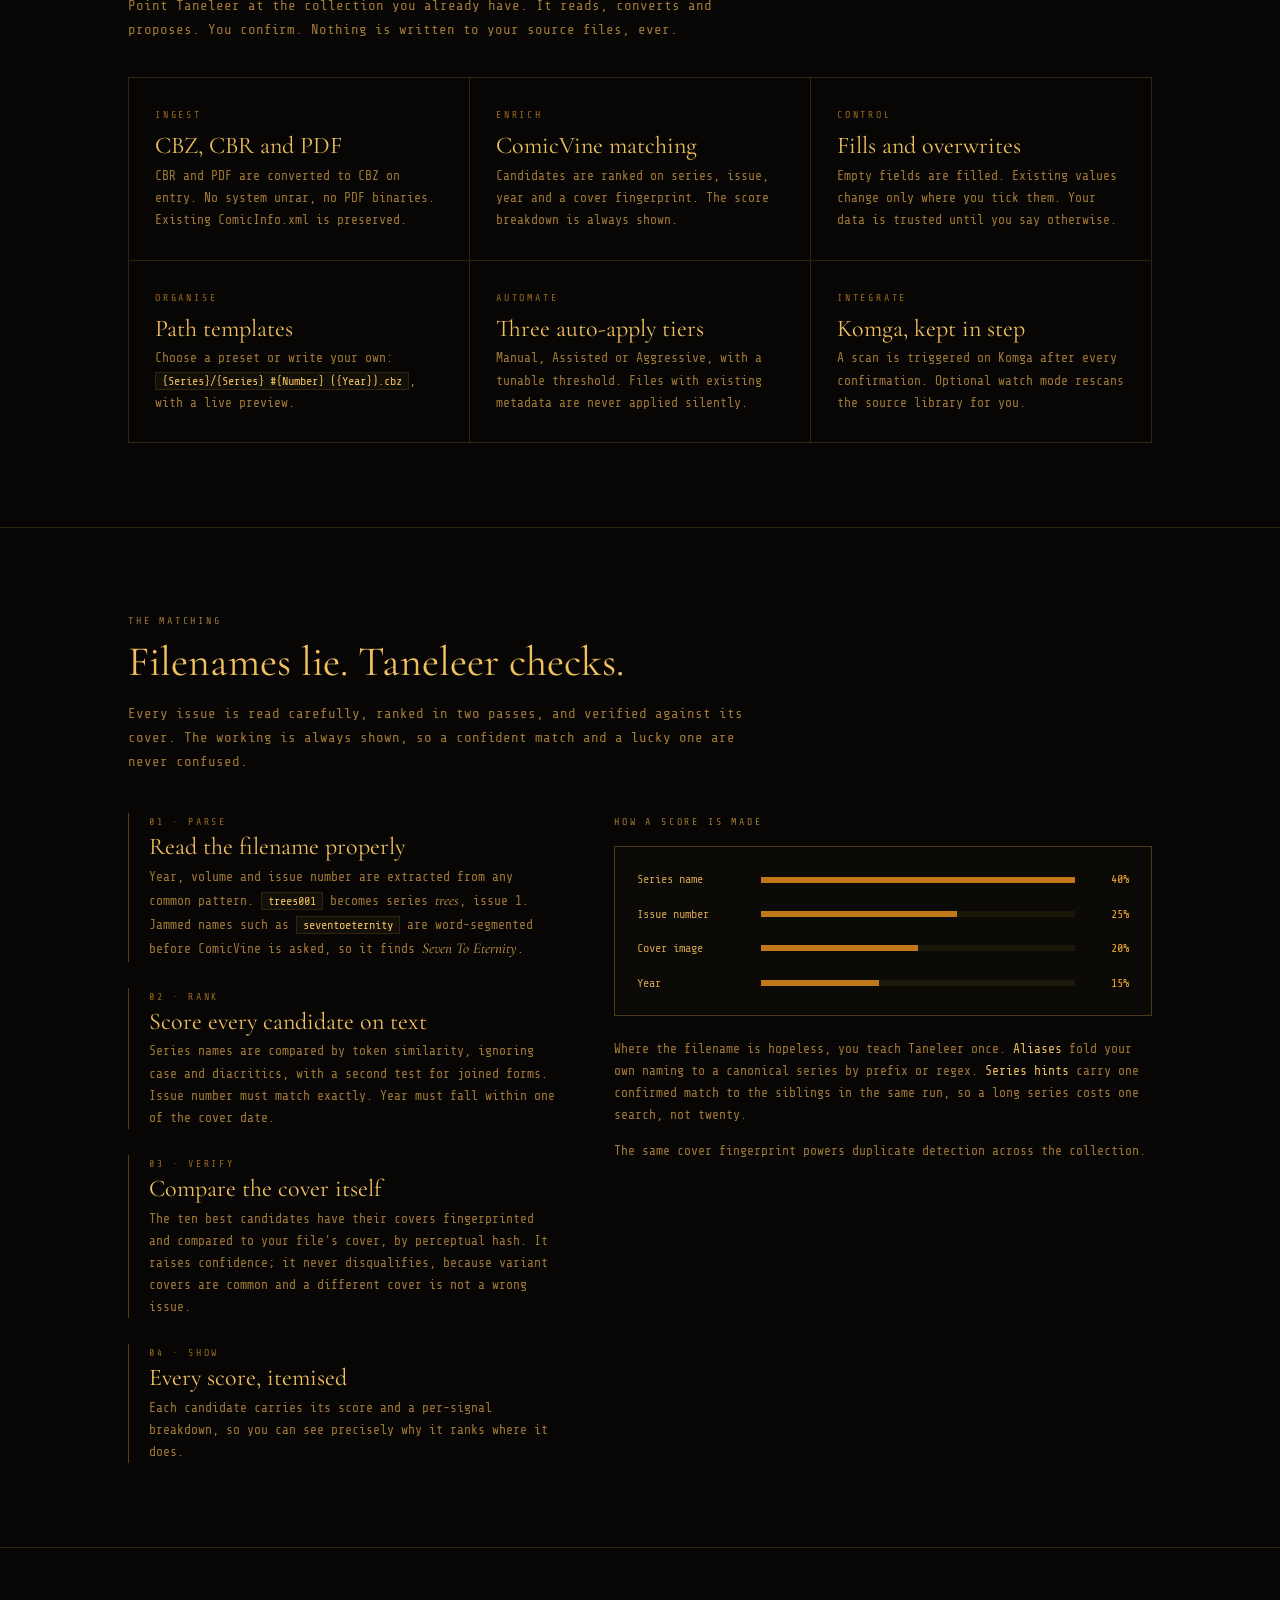
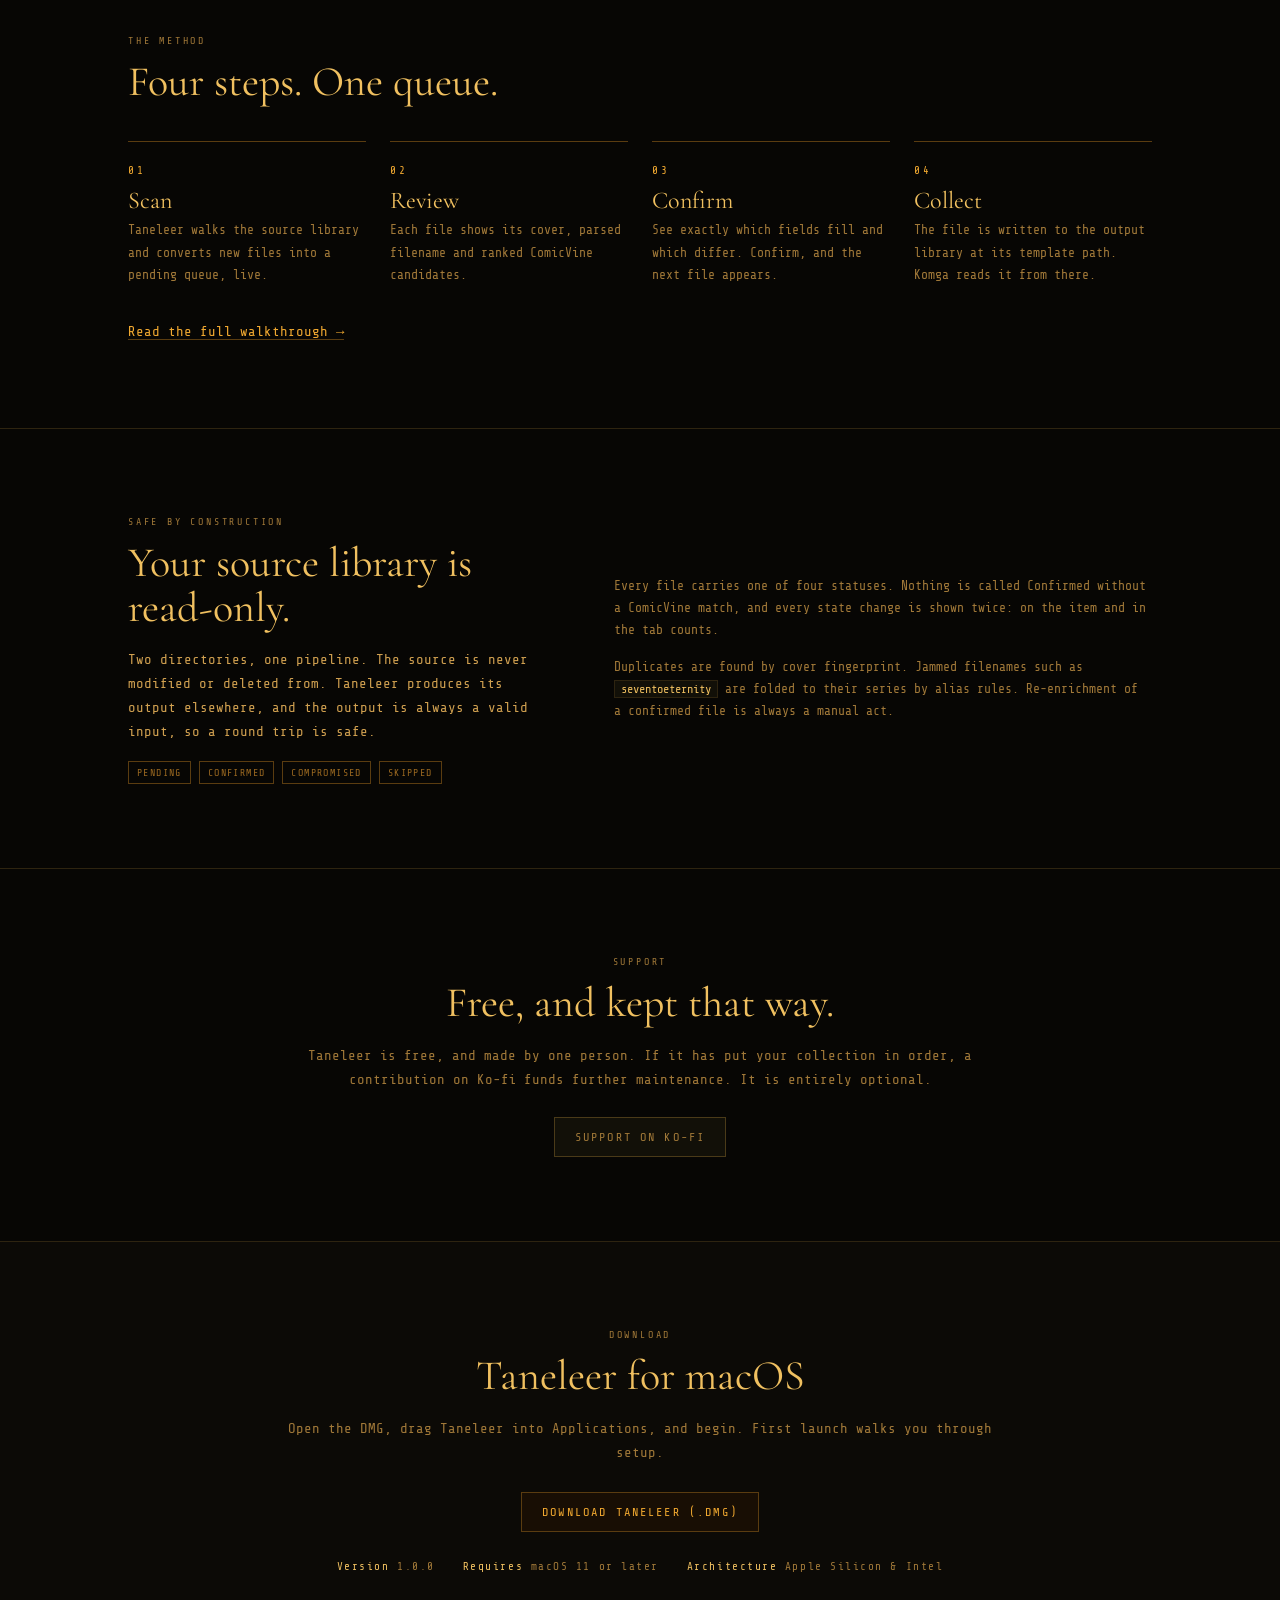
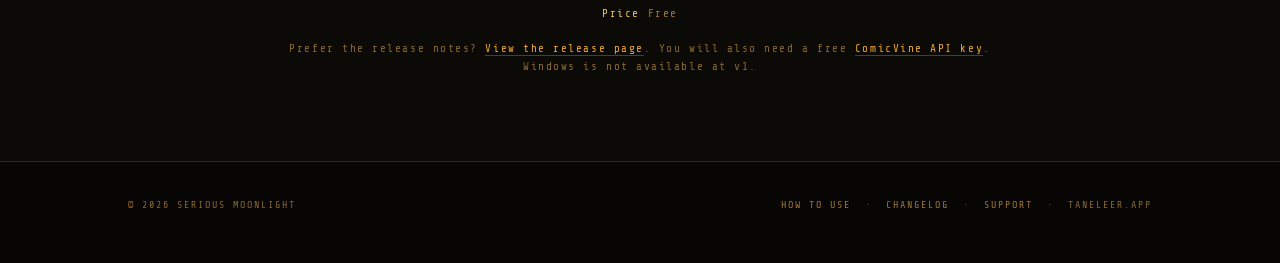
==== commit 344d1dad: "One-click download: buttons resolve to the latest DMG Co-Authored-By: Claude Sonnet 5.5 <noreply@ant" ====
--- a/index.html
+++ b/index.html
@@ -35,10 +35,10 @@
   <h1>The collection,<br>properly kept.</h1>
   <p class="lede">Taneleer converts your comics to CBZ, matches each issue against ComicVine, and files it where Komga expects to find it.</p>
   <div class="cta">
-    <a class="btn primary" href="https://github.com/puckrin/taneleer-releases/releases/latest">Download for macOS</a>
+    <a class="btn primary" data-download href="https://github.com/puckrin/taneleer-releases/releases/latest">Download for macOS</a>
     <a class="btn" href="how-to.html">How to use</a>
   </div>
-  <p class="fine">v1.0.0 &middot; signed &amp; notarised &middot; Apple Silicon and Intel &middot; free</p>
+  <p class="fine">v<span data-version>1.0.0</span> &middot; signed &amp; notarised &middot; Apple Silicon and Intel &middot; free</p>
 </div>
 
 <div class="wrap stage">
@@ -120,13 +120,14 @@
   <p class="label">Download</p>
   <h2>Taneleer for macOS</h2>
   <p class="dim">Open the DMG, drag Taneleer into Applications, and begin. First launch walks you through setup.</p>
-  <p style="margin-top:28px"><a class="btn primary" href="https://github.com/puckrin/taneleer-releases/releases/latest">Download the latest release</a></p>
-  <div class="meta"><span><b>Version</b> 1.0.0</span><span><b>Requires</b> macOS 11 or later</span><span><b>Architecture</b> Apple Silicon &amp; Intel</span><span><b>Price</b> Free</span></div>
-  <p class="fine">You will also need a free <a href="https://comicvine.gamespot.com/api/">ComicVine API key</a>. Windows is not available at v1.</p>
+  <p style="margin-top:28px"><a class="btn primary" data-download href="https://github.com/puckrin/taneleer-releases/releases/latest">Download Taneleer (.dmg)</a></p>
+  <div class="meta"><span><b>Version</b> <span data-version>1.0.0</span></span><span><b>Requires</b> macOS 11 or later</span><span><b>Architecture</b> Apple Silicon &amp; Intel</span><span><b>Price</b> Free</span></div>
+  <p class="fine">Prefer the release notes? <a href="https://github.com/puckrin/taneleer-releases/releases/latest">View the release page</a>. You will also need a free <a href="https://comicvine.gamespot.com/api/">ComicVine API key</a>. Windows is not available at v1.</p>
 </div></section>
 </main>
 <footer><div class="wrap">
   <span>&copy; 2026 Serious Moonlight</span>
   <span><a href="how-to.html">How to use</a> &nbsp;&middot;&nbsp; <a href="https://github.com/puckrin/taneleer-releases/releases">Changelog</a> &nbsp;&middot;&nbsp; <a href="https://ko-fi.com/seriousmoonlight">Support</a> &nbsp;&middot;&nbsp; taneleer.app</span>
 </div></footer>
+<script src="site.js?v=1" defer></script>
 </body></html>
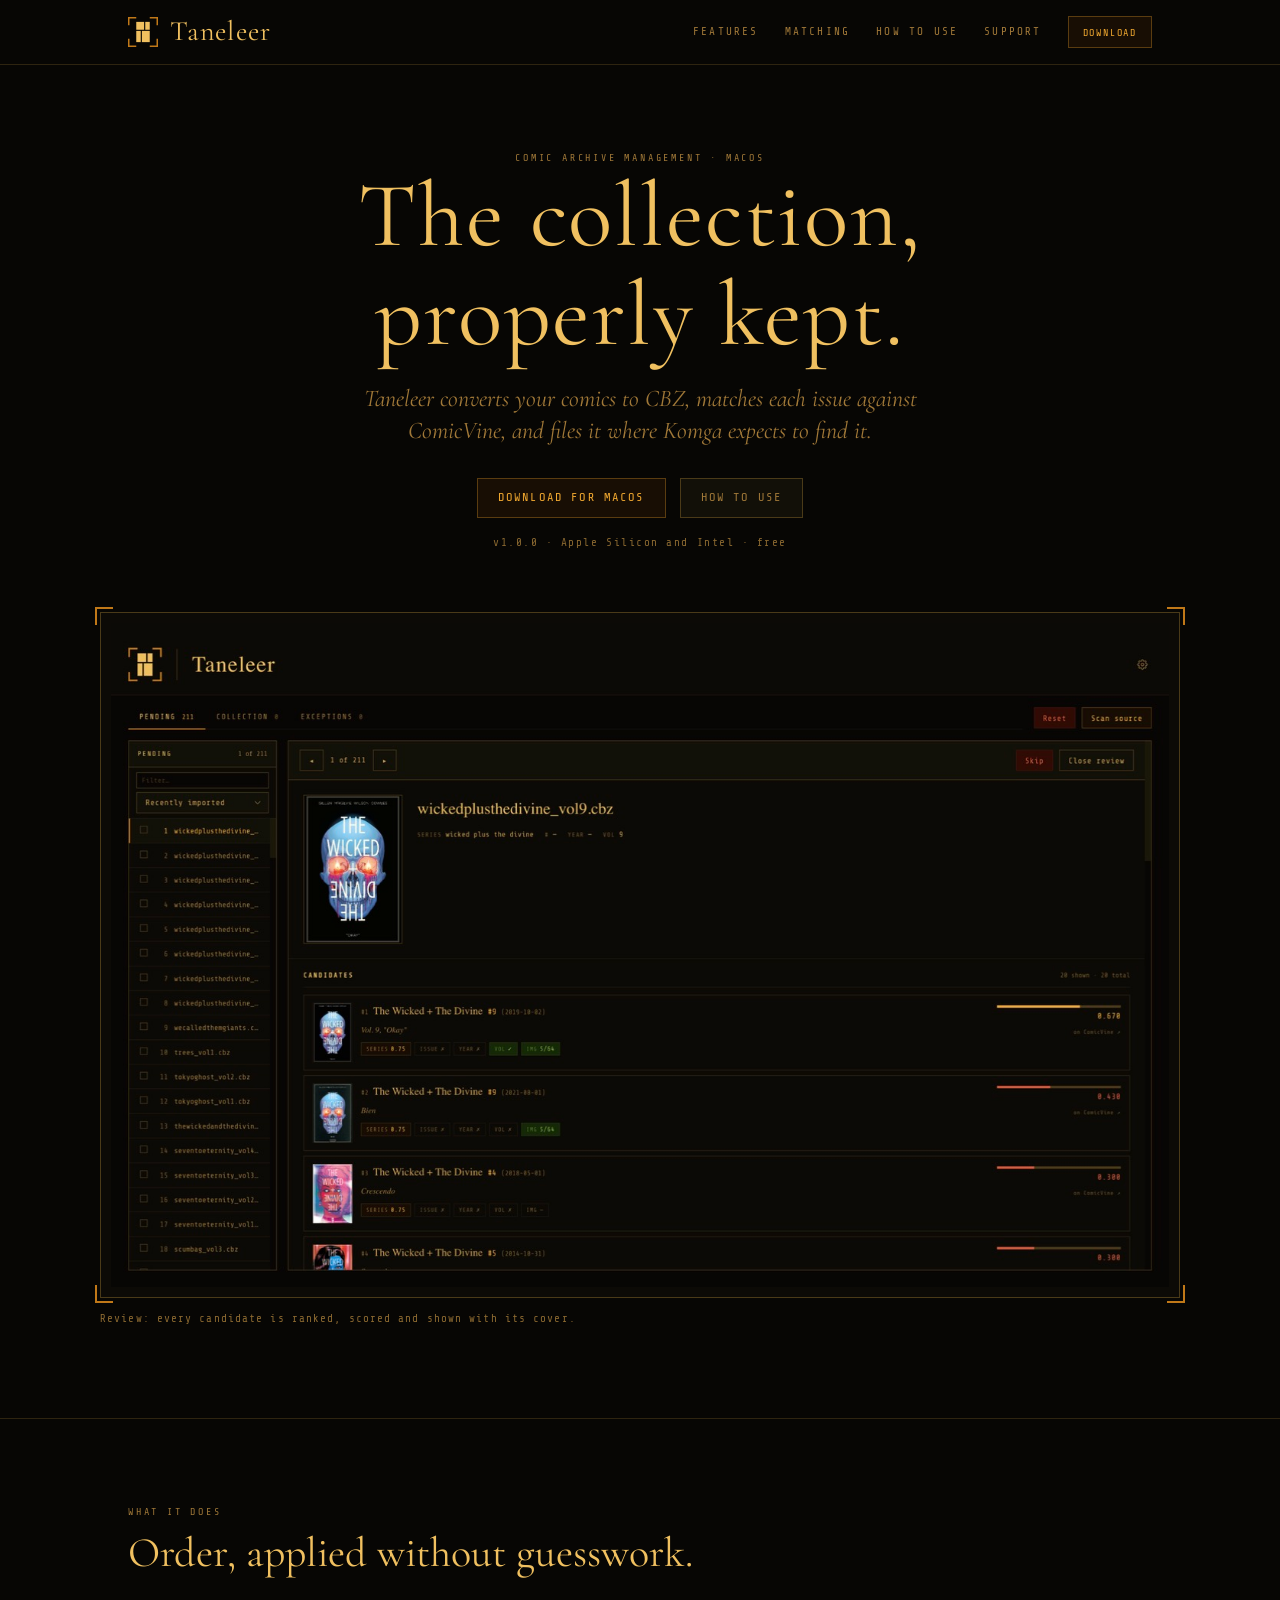
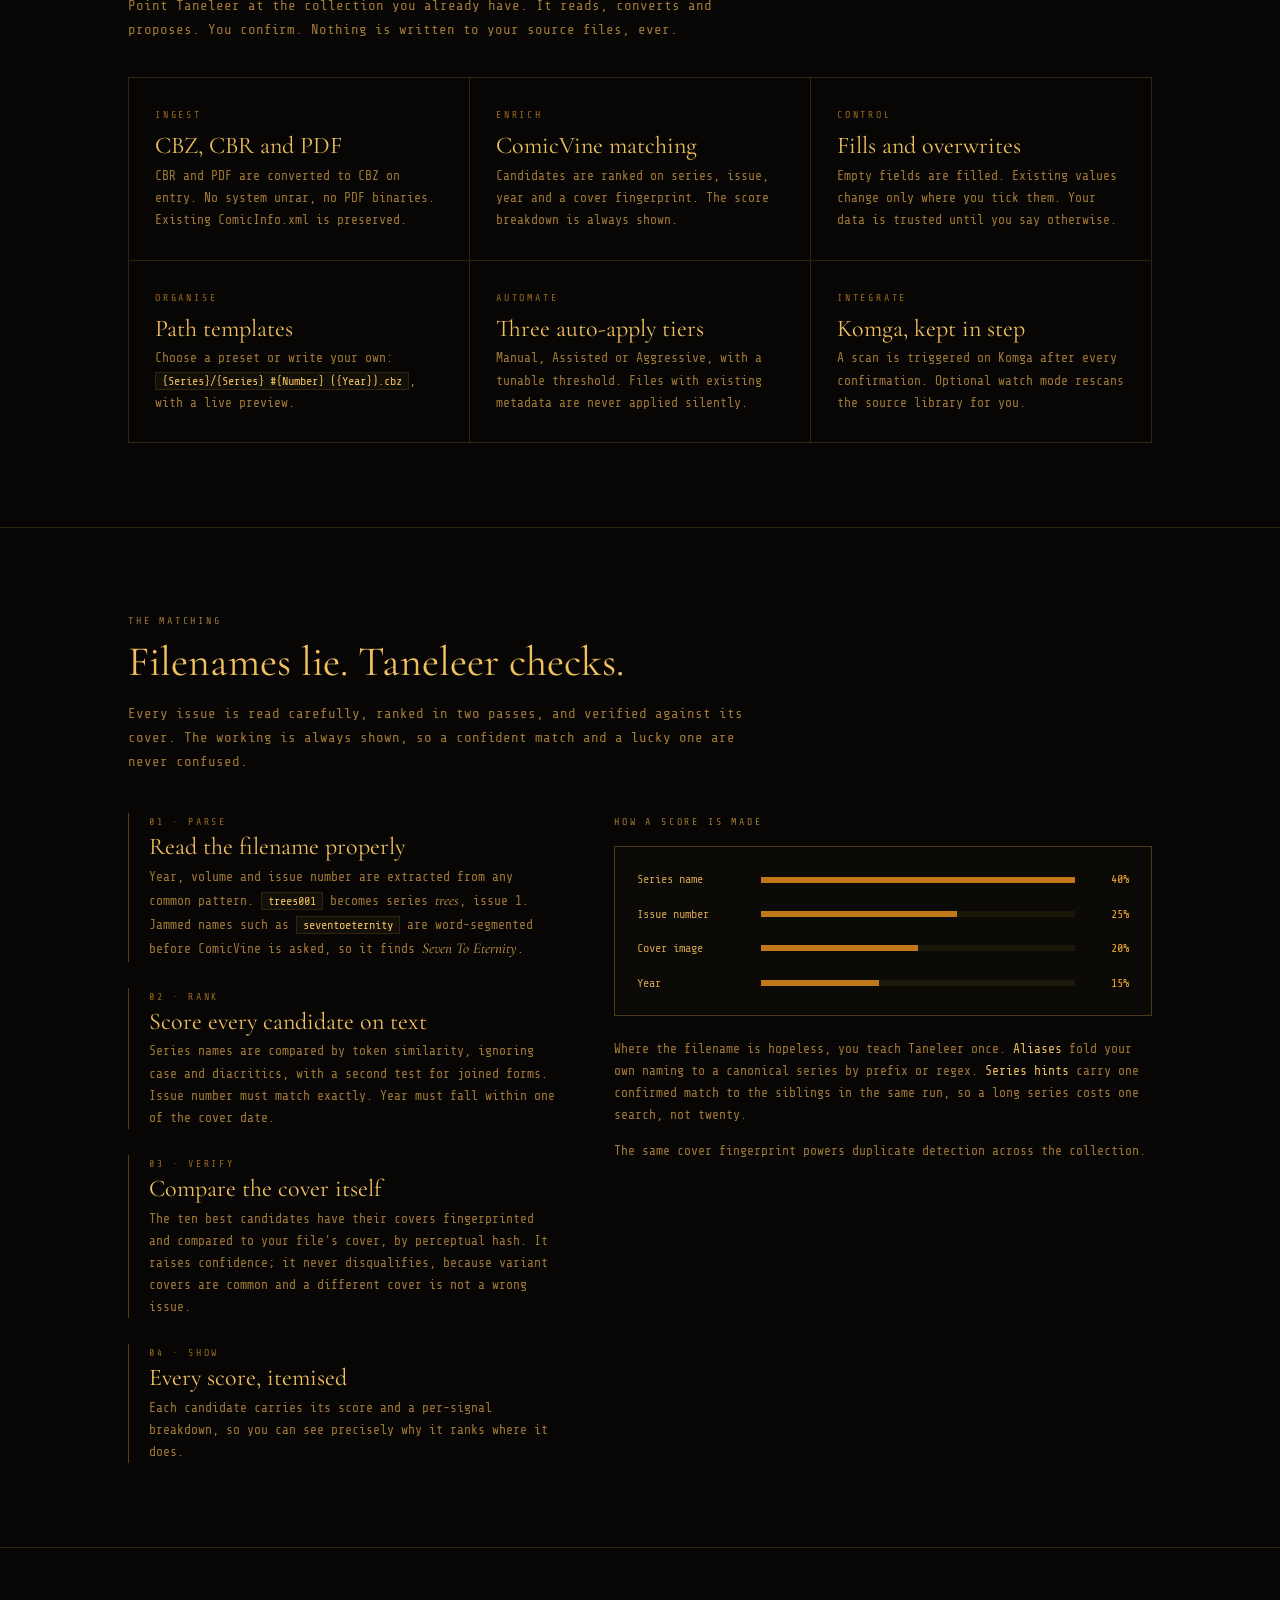
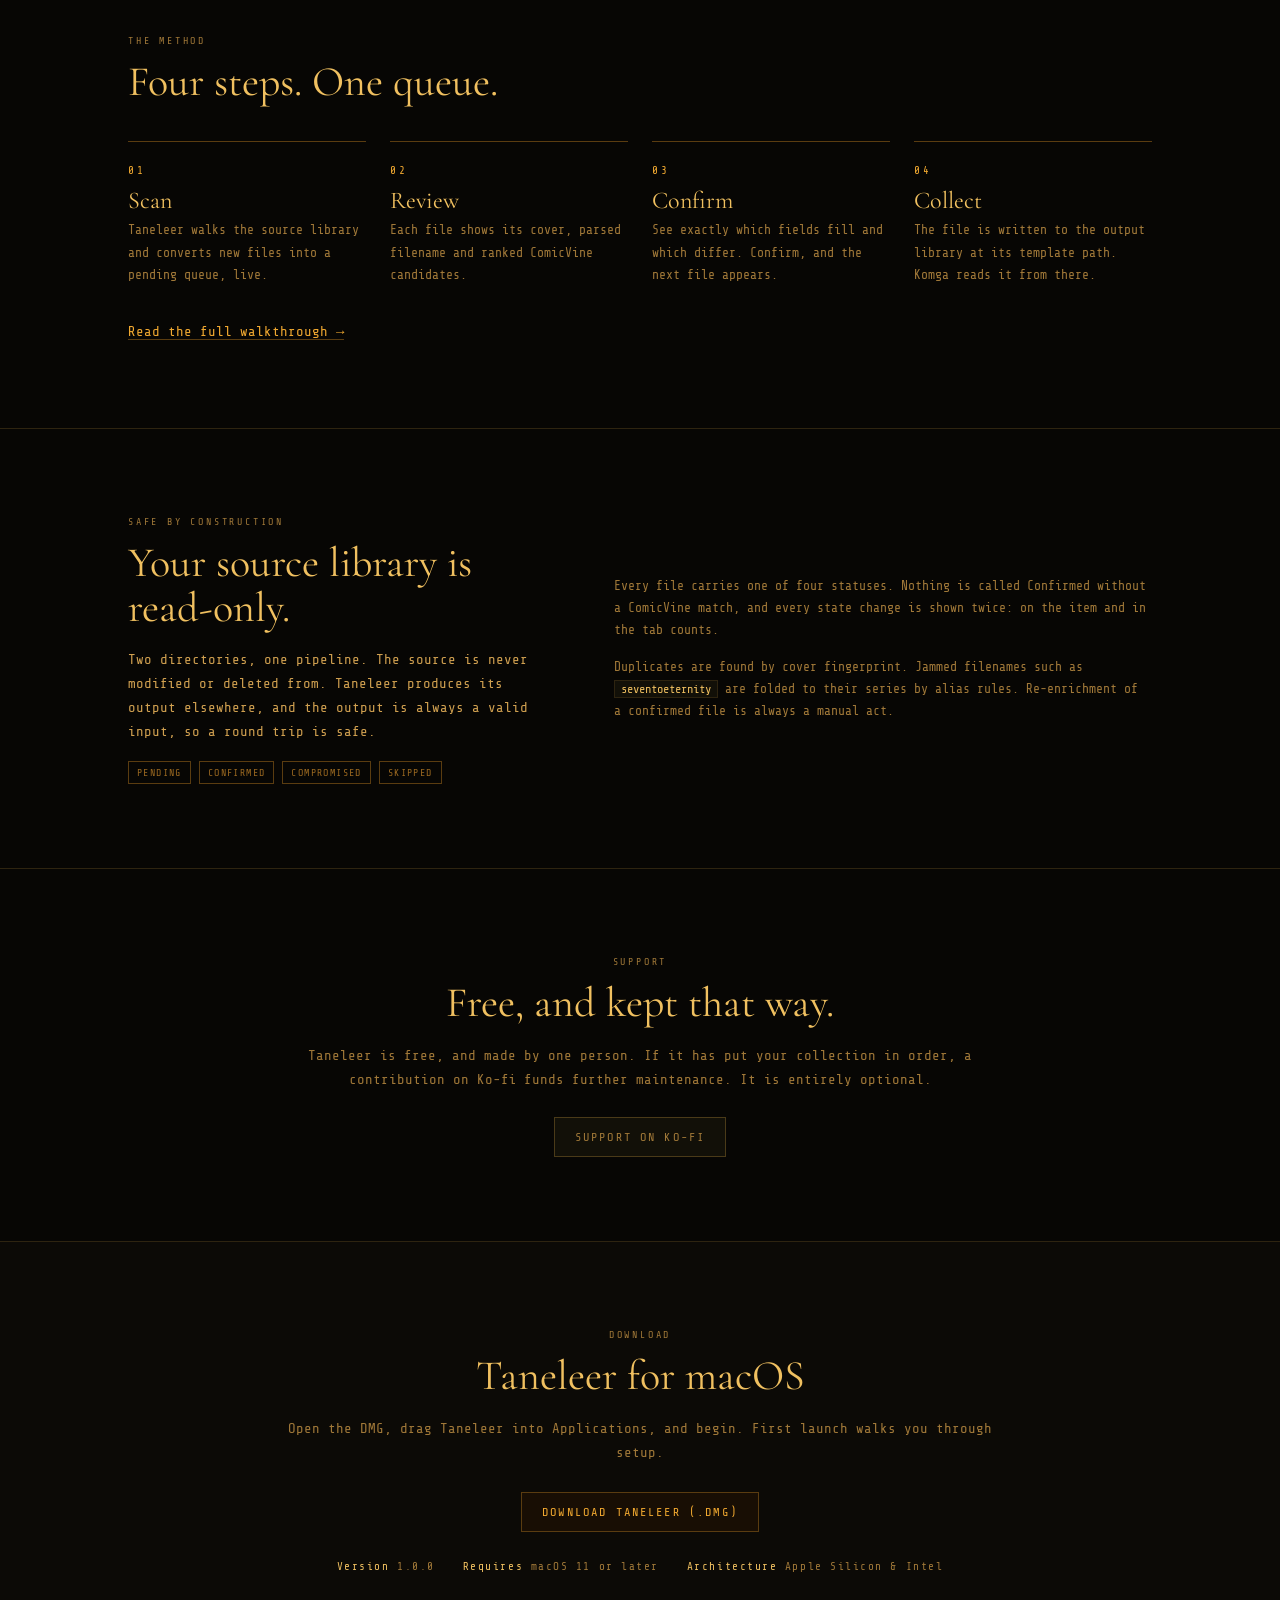
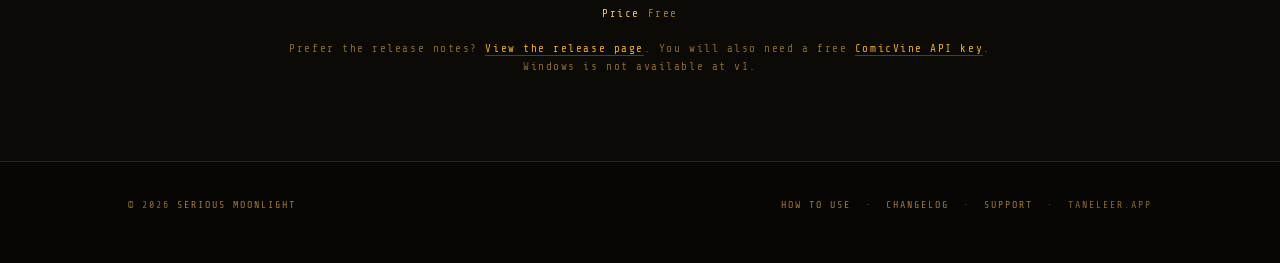
==== commit becbc3cb: "Site tweaks: drop signing wording, nav Download downloads directly, footer link Co-Authored-By: Clau" ====
--- a/index.html
+++ b/index.html
@@ -25,7 +25,7 @@
     <a href="index.html#matching" class="hide-s">Matching</a>
     <a href="how-to.html" class="hide-xs" >How to use</a>
     <a href="https://ko-fi.com/seriousmoonlight">Support</a>
-    <a class="btn primary" href="index.html#download">Download</a>
+    <a class="btn primary" data-download href="https://github.com/puckrin/taneleer-releases/releases/latest">Download</a>
   </nav>
 </div></header>
 
@@ -38,7 +38,7 @@
     <a class="btn primary" data-download href="https://github.com/puckrin/taneleer-releases/releases/latest">Download for macOS</a>
     <a class="btn" href="how-to.html">How to use</a>
   </div>
-  <p class="fine">v<span data-version>1.0.0</span> &middot; signed &amp; notarised &middot; Apple Silicon and Intel &middot; free</p>
+  <p class="fine">v<span data-version>1.0.0</span> &middot; Apple Silicon and Intel &middot; free</p>
 </div>
 
 <div class="wrap stage">
@@ -126,7 +126,7 @@
 </div></section>
 </main>
 <footer><div class="wrap">
-  <span>&copy; 2026 Serious Moonlight</span>
+  <span>&copy; 2026 <a href="https://seriousmoonlight.co.uk">Serious Moonlight</a></span>
   <span><a href="how-to.html">How to use</a> &nbsp;&middot;&nbsp; <a href="https://github.com/puckrin/taneleer-releases/releases">Changelog</a> &nbsp;&middot;&nbsp; <a href="https://ko-fi.com/seriousmoonlight">Support</a> &nbsp;&middot;&nbsp; taneleer.app</span>
 </div></footer>
 <script src="site.js?v=1" defer></script>
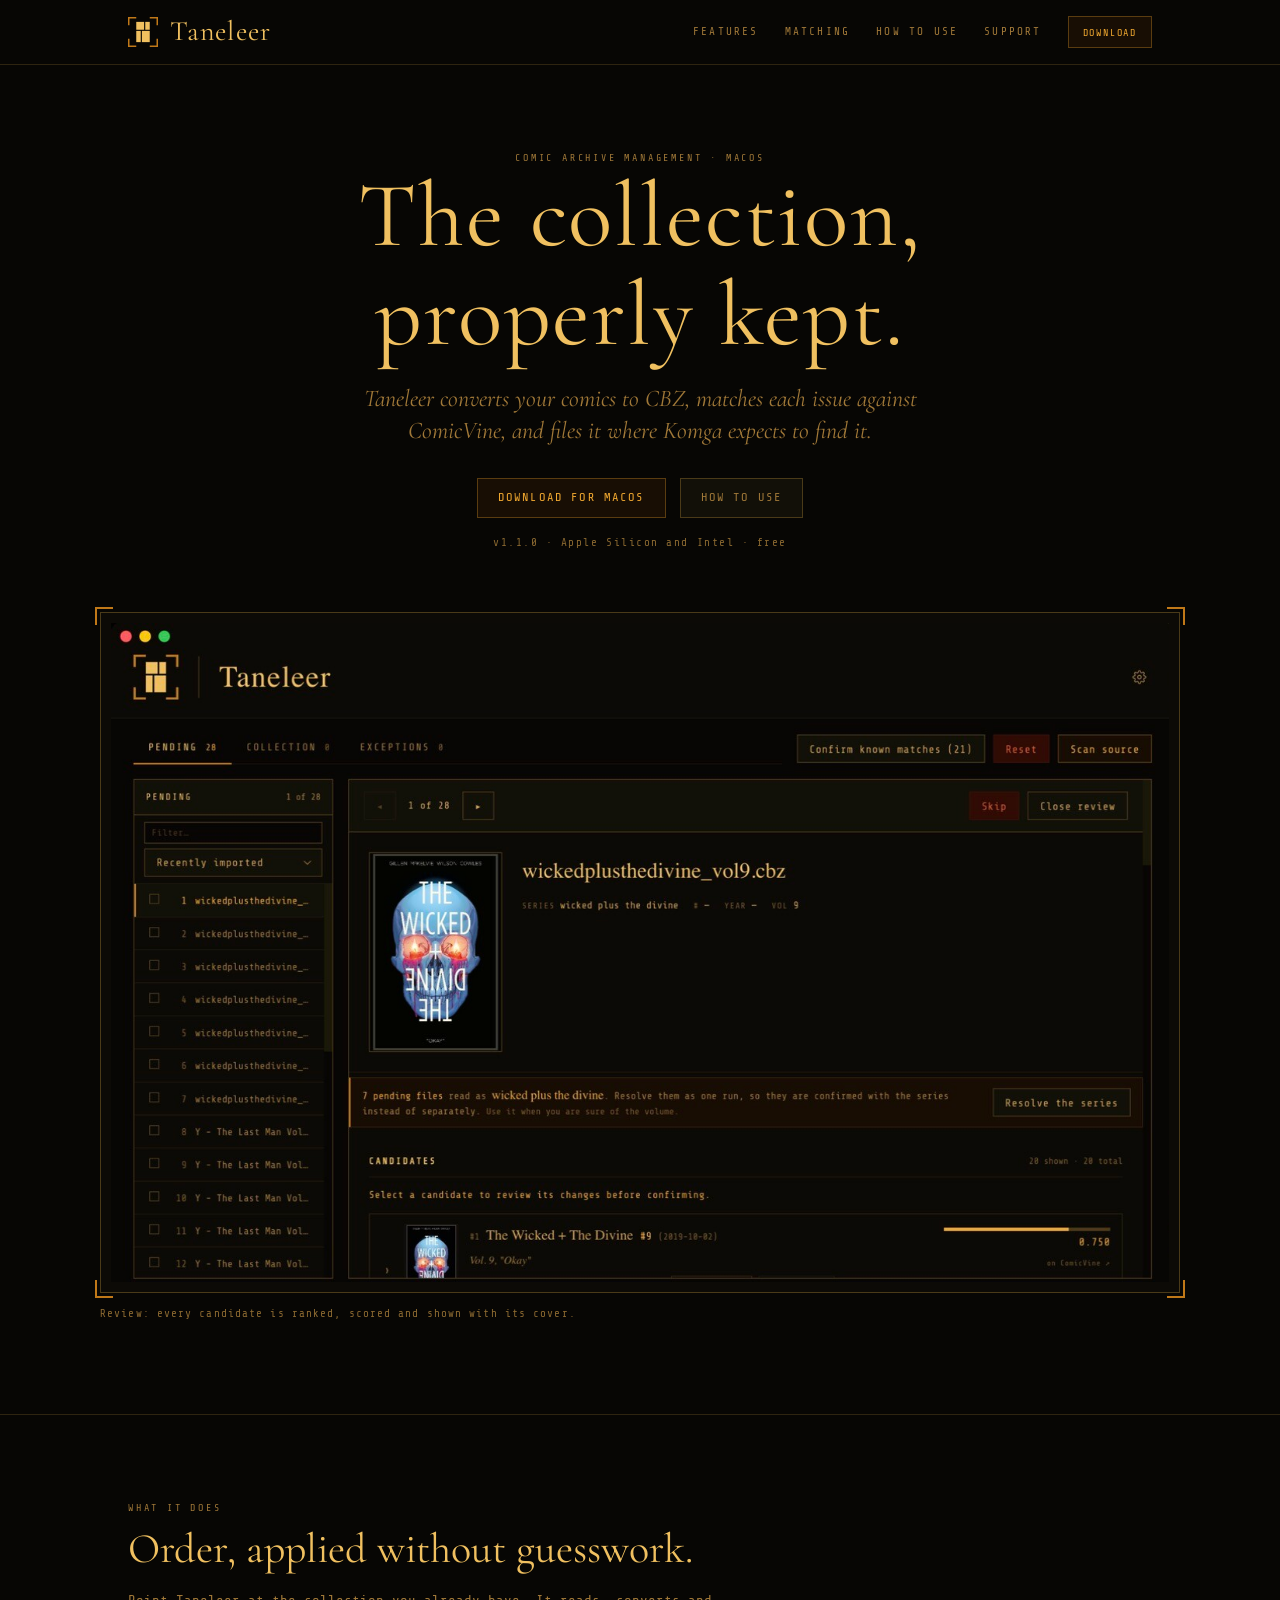
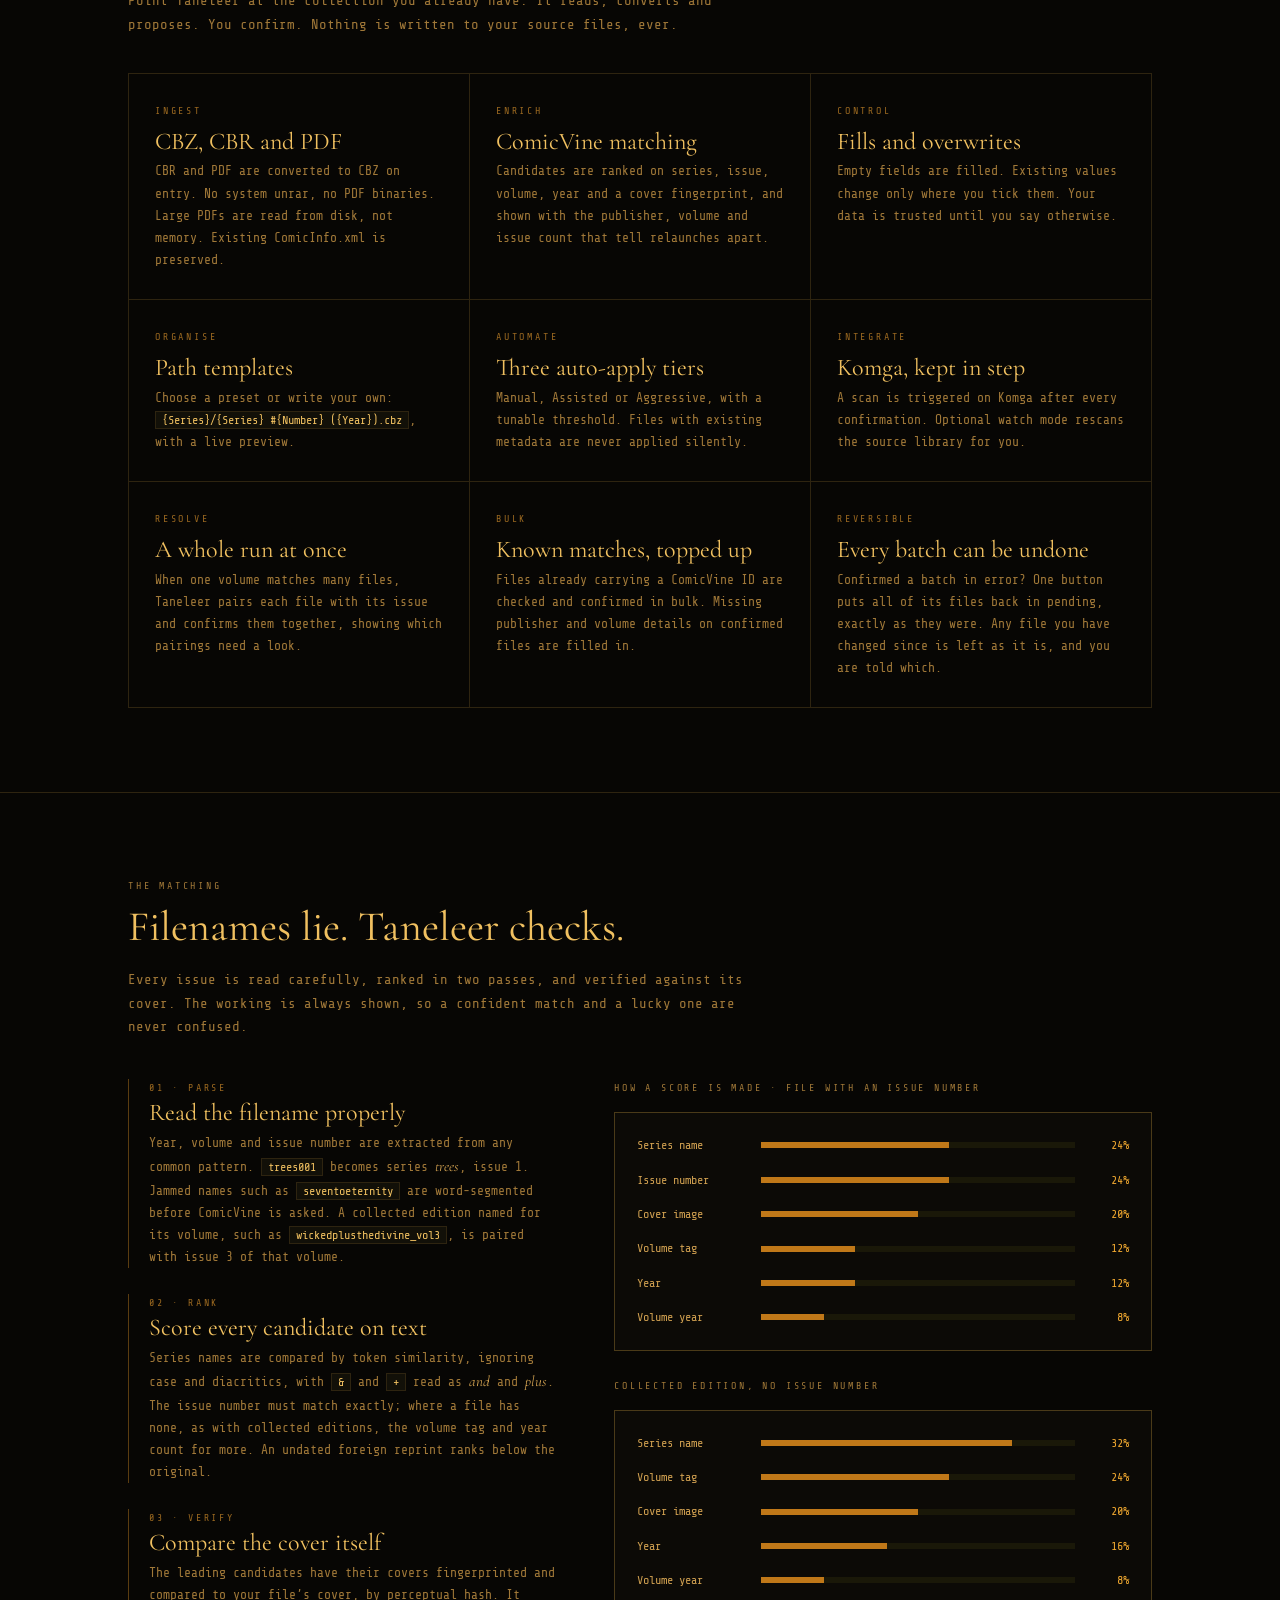
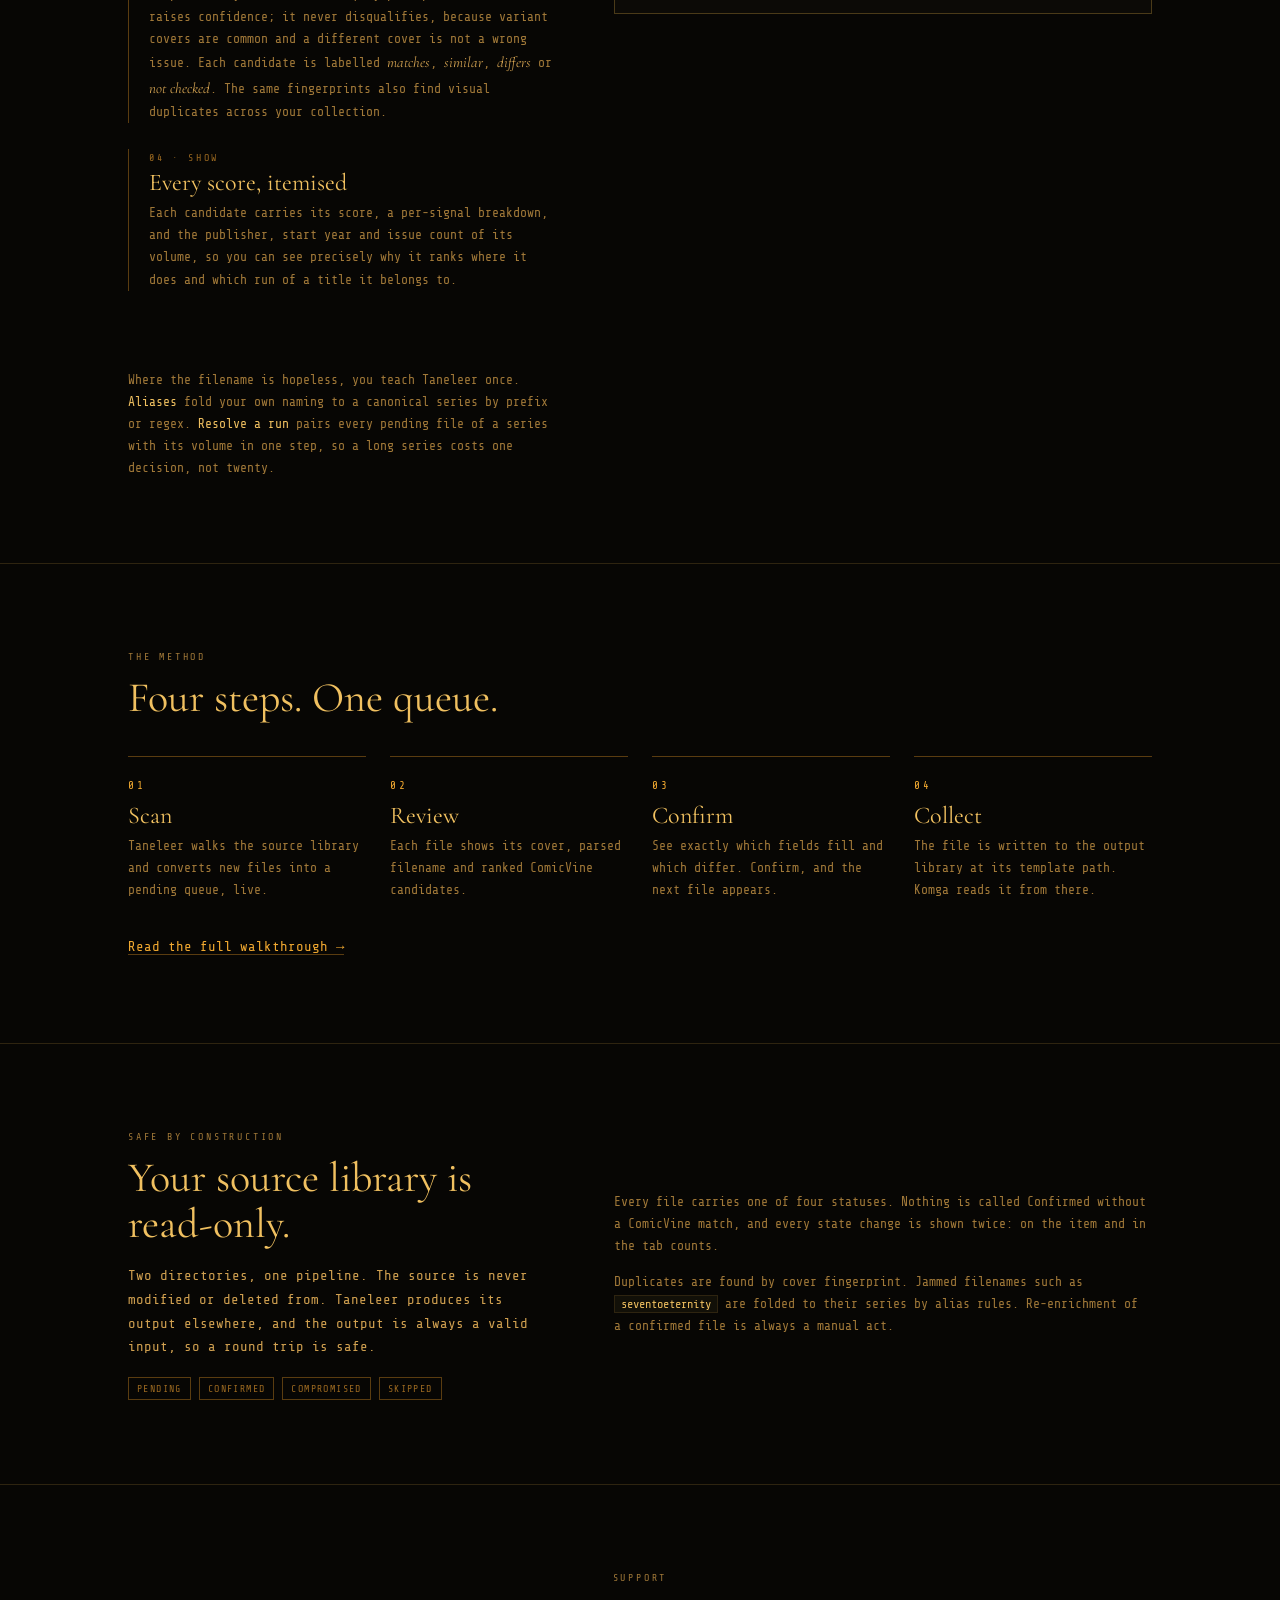
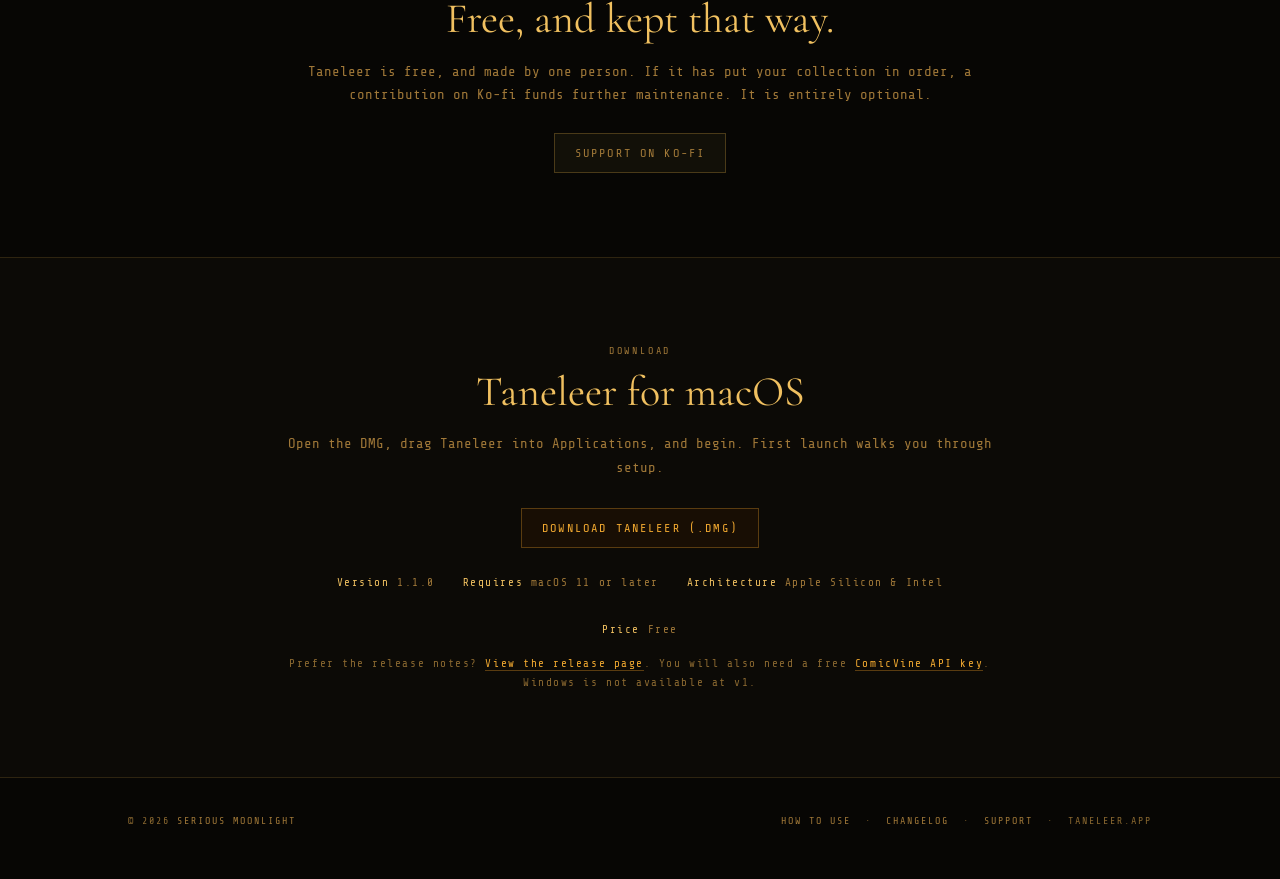
==== commit bceb9501: "Update site for 1.1.0: matching, bulk tools, new screenshots - Redraw score-weight charts to match t" ====
--- a/index.html
+++ b/index.html
@@ -9,11 +9,11 @@
 <link rel="icon" type="image/svg+xml" href="favicon.svg">
 <meta property="og:title" content="Taneleer — The collection, properly kept.">
 <meta property="og:description" content="A macOS archivist for digital comics. Normalises CBZ, CBR and PDF to CBZ and enriches ComicInfo.xml from ComicVine, ready for Komga.">
-<meta property="og:image" content="https://taneleer.app/assets/shot-review.jpg">
+<meta property="og:image" content="https://taneleer.app/assets/v11-hero.jpg">
 <link rel="preconnect" href="https://fonts.googleapis.com">
 <link rel="preconnect" href="https://fonts.gstatic.com" crossorigin>
 <link href="https://fonts.googleapis.com/css2?family=Cormorant+Garamond:ital,wght@0,400;1,400&family=Share+Tech+Mono&display=swap" rel="stylesheet">
-<link rel="stylesheet" href="styles.css?v=6">
+<link rel="stylesheet" href="styles.css?v=10">
 </head>
 <body>
 <header class="top"><div class="wrap">
@@ -38,11 +38,11 @@
     <a class="btn primary" data-download href="https://github.com/puckrin/taneleer-releases/releases/latest">Download for macOS</a>
     <a class="btn" href="how-to.html">How to use</a>
   </div>
-  <p class="fine">v<span data-version>1.0.0</span> &middot; Apple Silicon and Intel &middot; free</p>
+  <p class="fine">v<span data-version>1.1.0</span> &middot; Apple Silicon and Intel &middot; free</p>
 </div>
 
 <div class="wrap stage">
-  <figure><div class="shot"><img src="assets/shot-review.jpg" alt="The Taneleer review panel: a CBZ file with its cover, parsed filename, and ranked ComicVine candidates with score breakdowns" width="1384" height="868" loading="lazy"><i></i></div><figcaption>Review: every candidate is ranked, scored and shown with its cover.</figcaption></figure>
+  <figure><div class="shot"><img src="assets/v11-hero.jpg" alt="The Taneleer review panel: wickedplusthedivine_vol9.cbz with its cover, parsed filename, a Resolve the series banner and ranked ComicVine candidates" width="1362" height="848"><i></i></div><figcaption>Review: every candidate is ranked, scored and shown with its cover.</figcaption></figure>
 </div>
 
 <section id="features"><div class="wrap">
@@ -50,13 +50,16 @@
   <h2>Order, applied without guesswork.</h2>
   <p class="dim" style="max-width:620px">Point Taneleer at the collection you already have. It reads, converts and proposes. You confirm. Nothing is written to your source files, ever.</p>
   <div class="grid">
-    <div class="cell"><span class="label">Ingest</span><h3>CBZ, CBR and PDF</h3><p>CBR and PDF are converted to CBZ on entry. No system unrar, no PDF binaries. Existing ComicInfo.xml is preserved.</p></div>
-    <div class="cell"><span class="label">Enrich</span><h3>ComicVine matching</h3><p>Candidates are ranked on series, issue, year and a cover fingerprint. The score breakdown is always shown.</p></div>
+    <div class="cell"><span class="label">Ingest</span><h3>CBZ, CBR and PDF</h3><p>CBR and PDF are converted to CBZ on entry. No system unrar, no PDF binaries. Large PDFs are read from disk, not memory. Existing ComicInfo.xml is preserved.</p></div>
+    <div class="cell"><span class="label">Enrich</span><h3>ComicVine matching</h3><p>Candidates are ranked on series, issue, volume, year and a cover fingerprint, and shown with the publisher, volume and issue count that tell relaunches apart.</p></div>
     <div class="cell"><span class="label">Control</span><h3>Fills and overwrites</h3><p>Empty fields are filled. Existing values change only where you tick them. Your data is trusted until you say otherwise.</p></div>
     <div class="cell"><span class="label">Organise</span><h3>Path templates</h3><p>Choose a preset or write your own: <code>{Series}/{Series} #{Number} ({Year}).cbz</code>, with a live preview.</p></div>
     <div class="cell"><span class="label">Automate</span><h3>Three auto-apply tiers</h3><p>Manual, Assisted or Aggressive, with a tunable threshold. Files with existing metadata are never applied silently.</p></div>
     <div class="cell"><span class="label">Integrate</span><h3>Komga, kept in step</h3><p>A scan is triggered on Komga after every confirmation. Optional watch mode rescans the source library for you.</p></div>
-  </div>
+
+    <div class="cell"><span class="label">Resolve</span><h3>A whole run at once</h3><p>When one volume matches many files, Taneleer pairs each file with its issue and confirms them together, showing which pairings need a look.</p></div>
+    <div class="cell"><span class="label">Bulk</span><h3>Known matches, topped up</h3><p>Files already carrying a ComicVine ID are checked and confirmed in bulk. Missing publisher and volume details on confirmed files are filled in.</p></div>
+    <div class="cell"><span class="label">Reversible</span><h3>Every batch can be undone</h3><p>Confirmed a batch in error? One button puts all of its files back in pending, exactly as they were. Any file you have changed since is left as it is, and you are told which.</p></div>  </div>
 </div></section>
 
 <section id="matching"><div class="wrap">
@@ -65,21 +68,31 @@
   <p class="dim" style="max-width:640px">Every issue is read carefully, ranked in two passes, and verified against its cover. The working is always shown, so a confident match and a lucky one are never confused.</p>
   <div class="split" style="margin-top:40px;align-items:start">
     <ol class="mlist">
-      <li><span class="label">01 &middot; Parse</span><h3>Read the filename properly</h3><p>Year, volume and issue number are extracted from any common pattern. <code>trees001</code> becomes series <em>trees</em>, issue 1. Jammed names such as <code>seventoeternity</code> are word-segmented before ComicVine is asked, so it finds <em>Seven To Eternity</em>.</p></li>
-      <li><span class="label">02 &middot; Rank</span><h3>Score every candidate on text</h3><p>Series names are compared by token similarity, ignoring case and diacritics, with a second test for joined forms. Issue number must match exactly. Year must fall within one of the cover date.</p></li>
-      <li><span class="label">03 &middot; Verify</span><h3>Compare the cover itself</h3><p>The ten best candidates have their covers fingerprinted and compared to your file&rsquo;s cover, by perceptual hash. It raises confidence; it never disqualifies, because variant covers are common and a different cover is not a wrong issue.</p></li>
-      <li><span class="label">04 &middot; Show</span><h3>Every score, itemised</h3><p>Each candidate carries its score and a per-signal breakdown, so you can see precisely why it ranks where it does.</p></li>
+      <li><span class="label">01 &middot; Parse</span><h3>Read the filename properly</h3><p>Year, volume and issue number are extracted from any common pattern. <code>trees001</code> becomes series <em>trees</em>, issue 1. Jammed names such as <code>seventoeternity</code> are word-segmented before ComicVine is asked. A collected edition named for its volume, such as <code>wickedplusthedivine_vol3</code>, is paired with issue 3 of that volume.</p></li>
+      <li><span class="label">02 &middot; Rank</span><h3>Score every candidate on text</h3><p>Series names are compared by token similarity, ignoring case and diacritics, with <code>&amp;</code> and <code>+</code> read as <em>and</em> and <em>plus</em>. The issue number must match exactly; where a file has none, as with collected editions, the volume tag and year count for more. An undated foreign reprint ranks below the original.</p></li>
+      <li><span class="label">03 &middot; Verify</span><h3>Compare the cover itself</h3><p>The leading candidates have their covers fingerprinted and compared to your file&rsquo;s cover, by perceptual hash. It raises confidence; it never disqualifies, because variant covers are common and a different cover is not a wrong issue. Each candidate is labelled <em>matches</em>, <em>similar</em>, <em>differs</em> or <em>not checked</em>. The same fingerprints also find visual duplicates across your collection.</p></li>
+      <li><span class="label">04 &middot; Show</span><h3>Every score, itemised</h3><p>Each candidate carries its score, a per-signal breakdown, and the publisher, start year and issue count of its volume, so you can see precisely why it ranks where it does and which run of a title it belongs to.</p></li>
     </ol>
     <div>
-      <p class="label">How a score is made</p>
-      <div class="signals" role="img" aria-label="Score weights: series name 40 percent, issue number 25 percent, cover image 20 percent, year 15 percent">
-        <div><span>Series name</span><b style="--w:40%"></b><em>40%</em></div>
-        <div><span>Issue number</span><b style="--w:25%"></b><em>25%</em></div>
+      <p class="label">How a score is made &middot; file with an issue number</p>
+      <div class="signals" role="img" aria-label="Score weights for a file with an issue number: series name 24 percent, issue number 24 percent, cover 20 percent, volume tag 12 percent, year 12 percent, volume year 8 percent">
+        <div><span>Series name</span><b style="--w:24%"></b><em>24%</em></div>
+        <div><span>Issue number</span><b style="--w:24%"></b><em>24%</em></div>
         <div><span>Cover image</span><b style="--w:20%"></b><em>20%</em></div>
-        <div><span>Year</span><b style="--w:15%"></b><em>15%</em></div>
+        <div><span>Volume tag</span><b style="--w:12%"></b><em>12%</em></div>
+        <div><span>Year</span><b style="--w:12%"></b><em>12%</em></div>
+        <div><span>Volume year</span><b style="--w:8%"></b><em>8%</em></div>
       </div>
-      <p class="dim" style="font-size:13px;margin-top:22px">Where the filename is hopeless, you teach Taneleer once. <b style="color:var(--tx0);font-weight:400">Aliases</b> fold your own naming to a canonical series by prefix or regex. <b style="color:var(--tx0);font-weight:400">Series hints</b> carry one confirmed match to the siblings in the same run, so a long series costs one search, not twenty.</p>
-      <p class="dim" style="font-size:13px;margin-top:14px">The same cover fingerprint powers duplicate detection across the collection.</p>
+      <p class="label" style="margin-top:26px">Collected edition, no issue number</p>
+      <div class="signals" role="img" aria-label="Score weights for a file without an issue number: series name 32 percent, volume tag 24 percent, cover 20 percent, year 16 percent, volume year 8 percent">
+        <div><span>Series name</span><b style="--w:32%"></b><em>32%</em></div>
+        <div><span>Volume tag</span><b style="--w:24%"></b><em>24%</em></div>
+        <div><span>Cover image</span><b style="--w:20%"></b><em>20%</em></div>
+        <div><span>Year</span><b style="--w:16%"></b><em>16%</em></div>
+        <div><span>Volume year</span><b style="--w:8%"></b><em>8%</em></div>
+      </div>
+      </div>
+      <p class="dim" style="font-size:13px;margin-top:22px">Where the filename is hopeless, you teach Taneleer once. <b style="color:var(--tx0);font-weight:400">Aliases</b> fold your own naming to a canonical series by prefix or regex. <b style="color:var(--tx0);font-weight:400">Resolve a run</b> pairs every pending file of a series with its volume in one step, so a long series costs one decision, not twenty.</p>
     </div>
   </div>
 </div></section>
@@ -121,7 +134,7 @@
   <h2>Taneleer for macOS</h2>
   <p class="dim">Open the DMG, drag Taneleer into Applications, and begin. First launch walks you through setup.</p>
   <p style="margin-top:28px"><a class="btn primary" data-download href="https://github.com/puckrin/taneleer-releases/releases/latest">Download Taneleer (.dmg)</a></p>
-  <div class="meta"><span><b>Version</b> <span data-version>1.0.0</span></span><span><b>Requires</b> macOS 11 or later</span><span><b>Architecture</b> Apple Silicon &amp; Intel</span><span><b>Price</b> Free</span></div>
+  <div class="meta"><span><b>Version</b> <span data-version>1.1.0</span></span><span><b>Requires</b> macOS 11 or later</span><span><b>Architecture</b> Apple Silicon &amp; Intel</span><span><b>Price</b> Free</span></div>
   <p class="fine">Prefer the release notes? <a href="https://github.com/puckrin/taneleer-releases/releases/latest">View the release page</a>. You will also need a free <a href="https://comicvine.gamespot.com/api/">ComicVine API key</a>. Windows is not available at v1.</p>
 </div></section>
 </main>
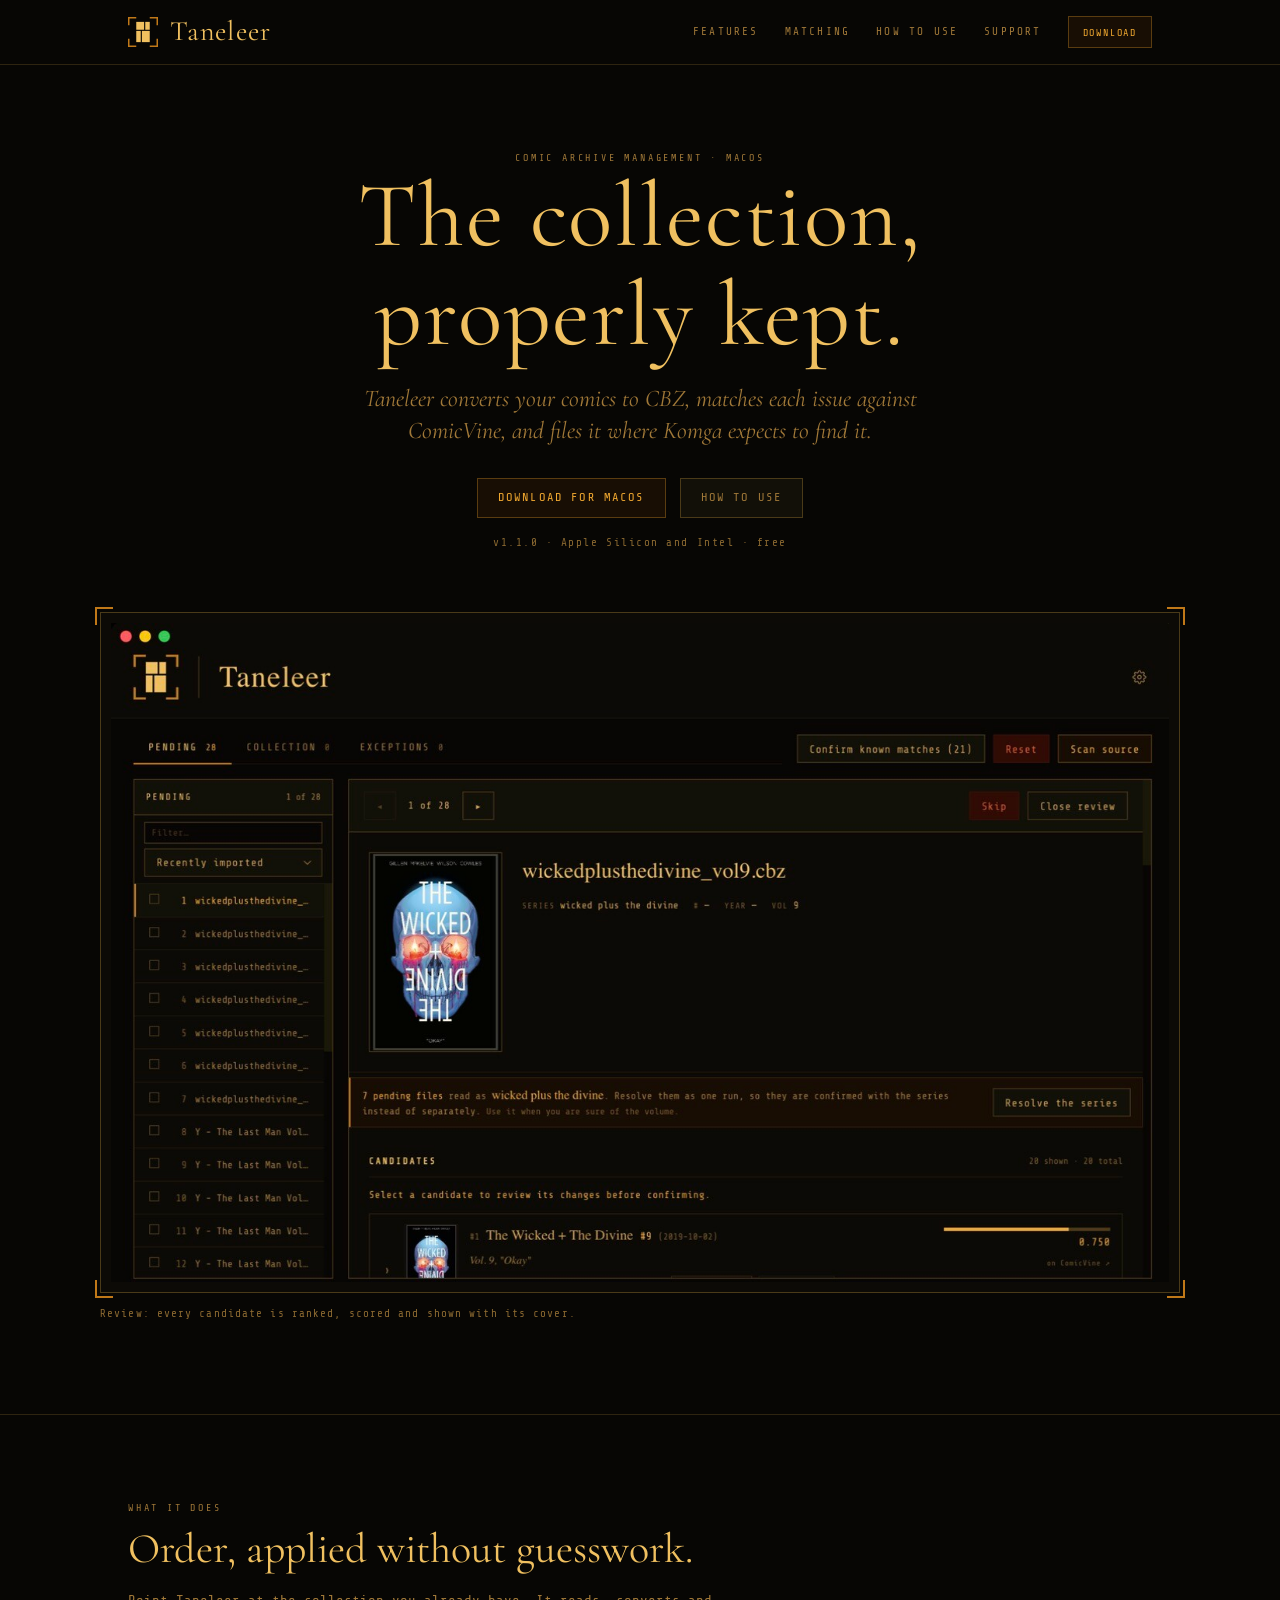
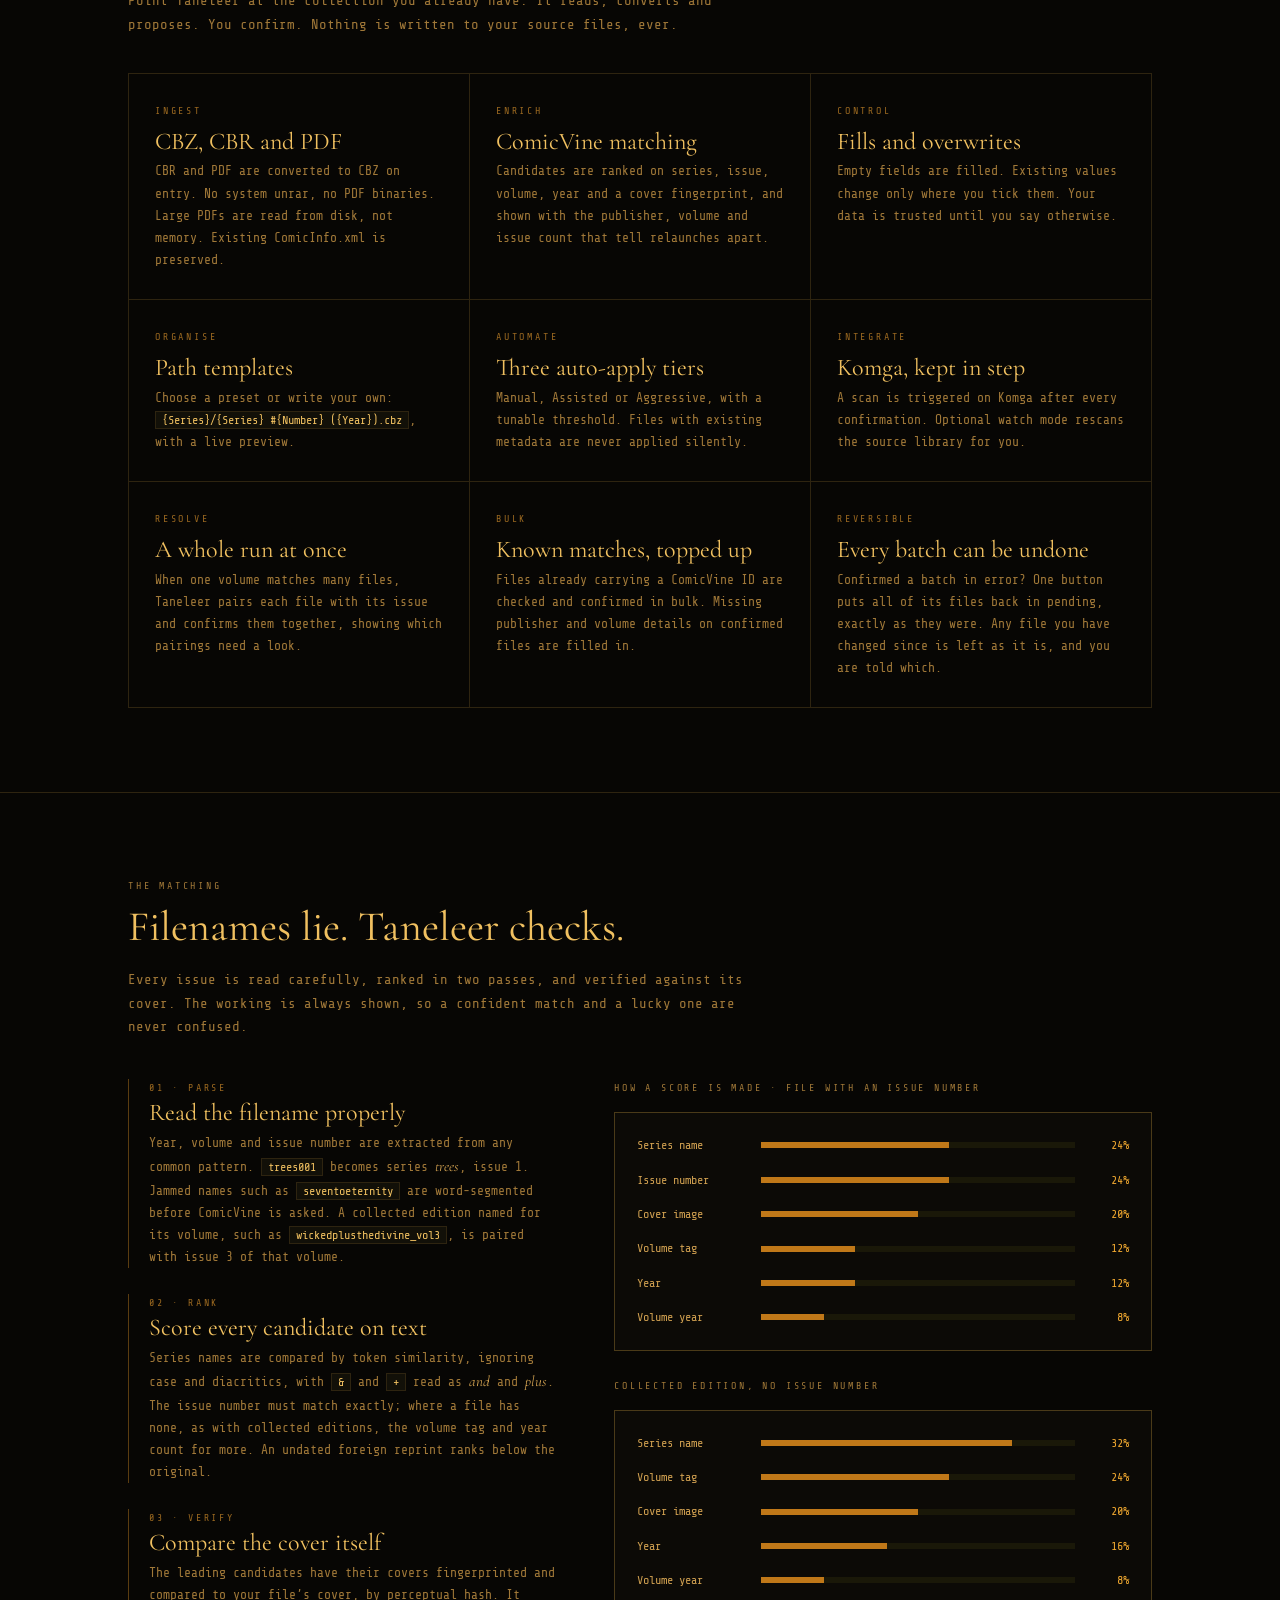
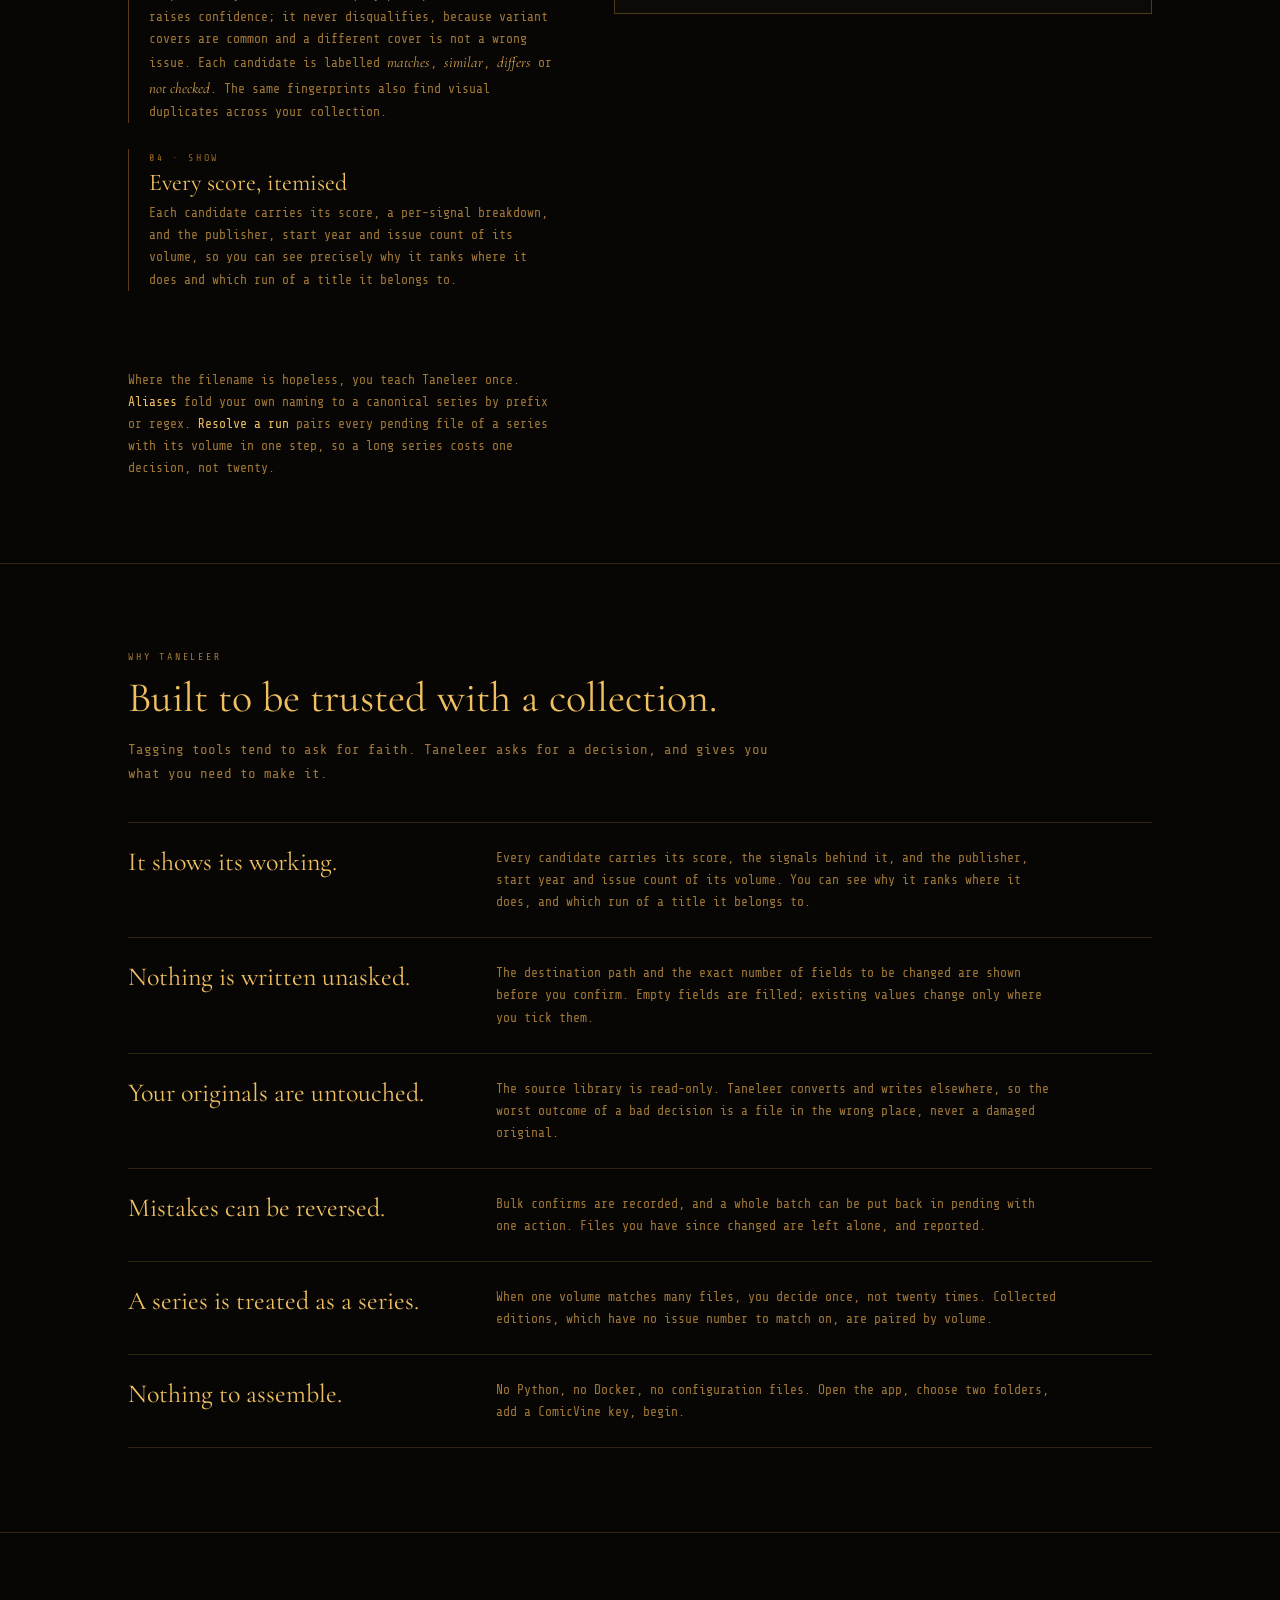
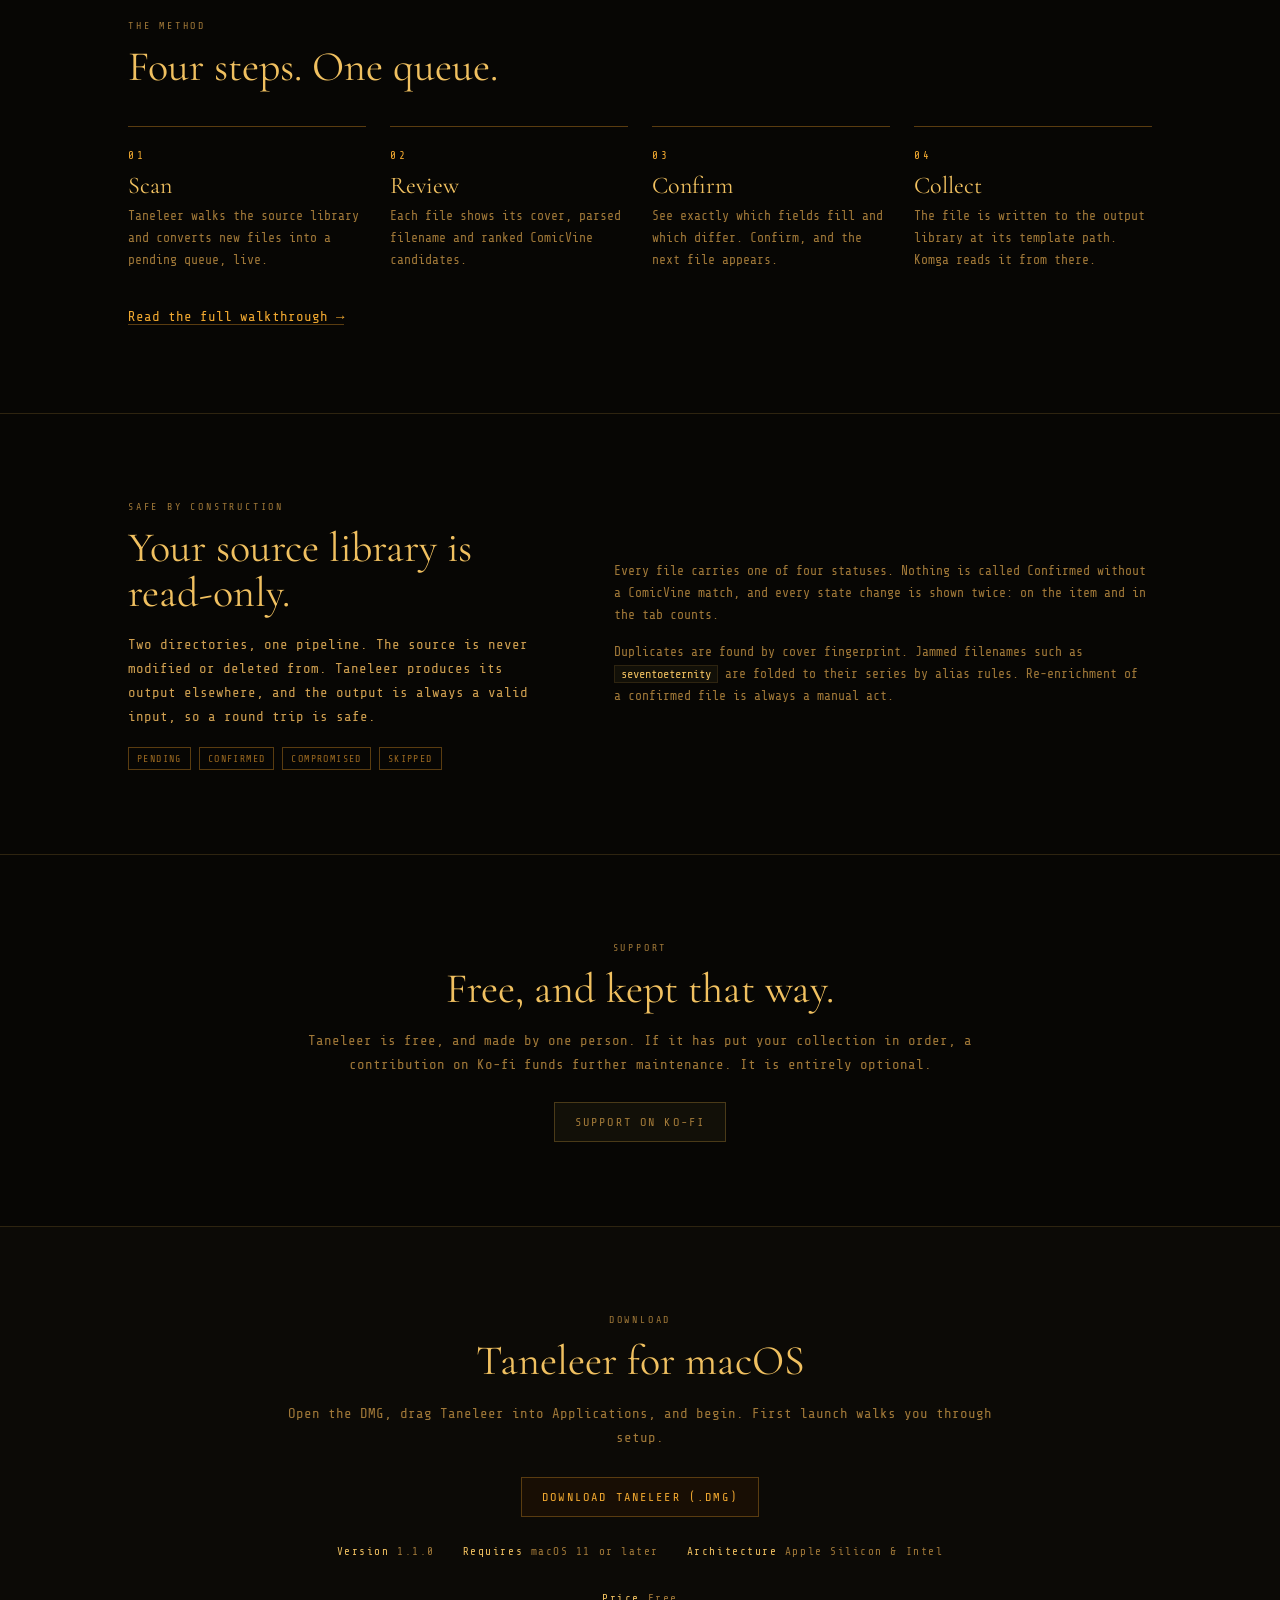
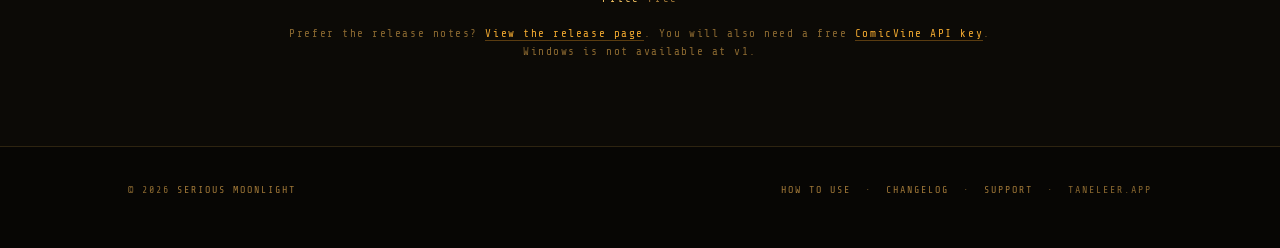
==== commit 74ef9aa9: "Add Why Taneleer section Co-Authored-By: Claude Sonnet 5.5 <noreply@anthropic.com>" ====
--- a/index.html
+++ b/index.html
@@ -13,7 +13,7 @@
 <link rel="preconnect" href="https://fonts.googleapis.com">
 <link rel="preconnect" href="https://fonts.gstatic.com" crossorigin>
 <link href="https://fonts.googleapis.com/css2?family=Cormorant+Garamond:ital,wght@0,400;1,400&family=Share+Tech+Mono&display=swap" rel="stylesheet">
-<link rel="stylesheet" href="styles.css?v=10">
+<link rel="stylesheet" href="styles.css?v=12">
 </head>
 <body>
 <header class="top"><div class="wrap">
@@ -97,6 +97,20 @@
   </div>
 </div></section>
 
+<section id="why"><div class="wrap">
+  <p class="label">Why Taneleer</p>
+  <h2>Built to be trusted with a collection.</h2>
+  <p class="dim" style="max-width:640px">Tagging tools tend to ask for faith. Taneleer asks for a decision, and gives you what you need to make it.</p>
+  <dl class="why">
+    <div><dt>It shows its working.</dt><dd>Every candidate carries its score, the signals behind it, and the publisher, start year and issue count of its volume. You can see why it ranks where it does, and which run of a title it belongs to.</dd></div>
+    <div><dt>Nothing is written unasked.</dt><dd>The destination path and the exact number of fields to be changed are shown before you confirm. Empty fields are filled; existing values change only where you tick them.</dd></div>
+    <div><dt>Your originals are untouched.</dt><dd>The source library is read-only. Taneleer converts and writes elsewhere, so the worst outcome of a bad decision is a file in the wrong place, never a damaged original.</dd></div>
+    <div><dt>Mistakes can be reversed.</dt><dd>Bulk confirms are recorded, and a whole batch can be put back in pending with one action. Files you have since changed are left alone, and reported.</dd></div>
+    <div><dt>A series is treated as a series.</dt><dd>When one volume matches many files, you decide once, not twenty times. Collected editions, which have no issue number to match on, are paired by volume.</dd></div>
+    <div><dt>Nothing to assemble.</dt><dd>No Python, no Docker, no configuration files. Open the app, choose two folders, add a ComicVine key, begin.</dd></div>
+  </dl>
+</div></section>
+
 <section><div class="wrap">
   <p class="label">The method</p>
   <h2>Four steps. One queue.</h2>
--- a/styles.css
+++ b/styles.css
@@ -141,3 +141,10 @@
 .signals b{display:block;height:6px;background:var(--bg3);position:relative}
 .signals b::after{content:"";position:absolute;inset:0 auto 0 0;width:calc(var(--w)*2.5);background:var(--amber)}
 @media(max-width:520px){.hide-xs{display:none}.signals div{grid-template-columns:86px 1fr 36px;gap:10px}}
+
+/* why */
+.why{display:block;margin-top:36px;border-top:1px solid var(--rule)}
+.why>div{display:grid;grid-template-columns:minmax(0,320px) 1fr;gap:12px 48px;padding:24px 0;border-bottom:1px solid var(--rule)}
+.why dt{font-family:var(--serif);font-size:26px;line-height:1.15;color:var(--tx0)}
+.why dd{font-size:13px;color:var(--tx2);max-width:560px}
+@media(max-width:760px){.why>div{grid-template-columns:1fr;gap:6px}.why dt{font-size:23px}}
